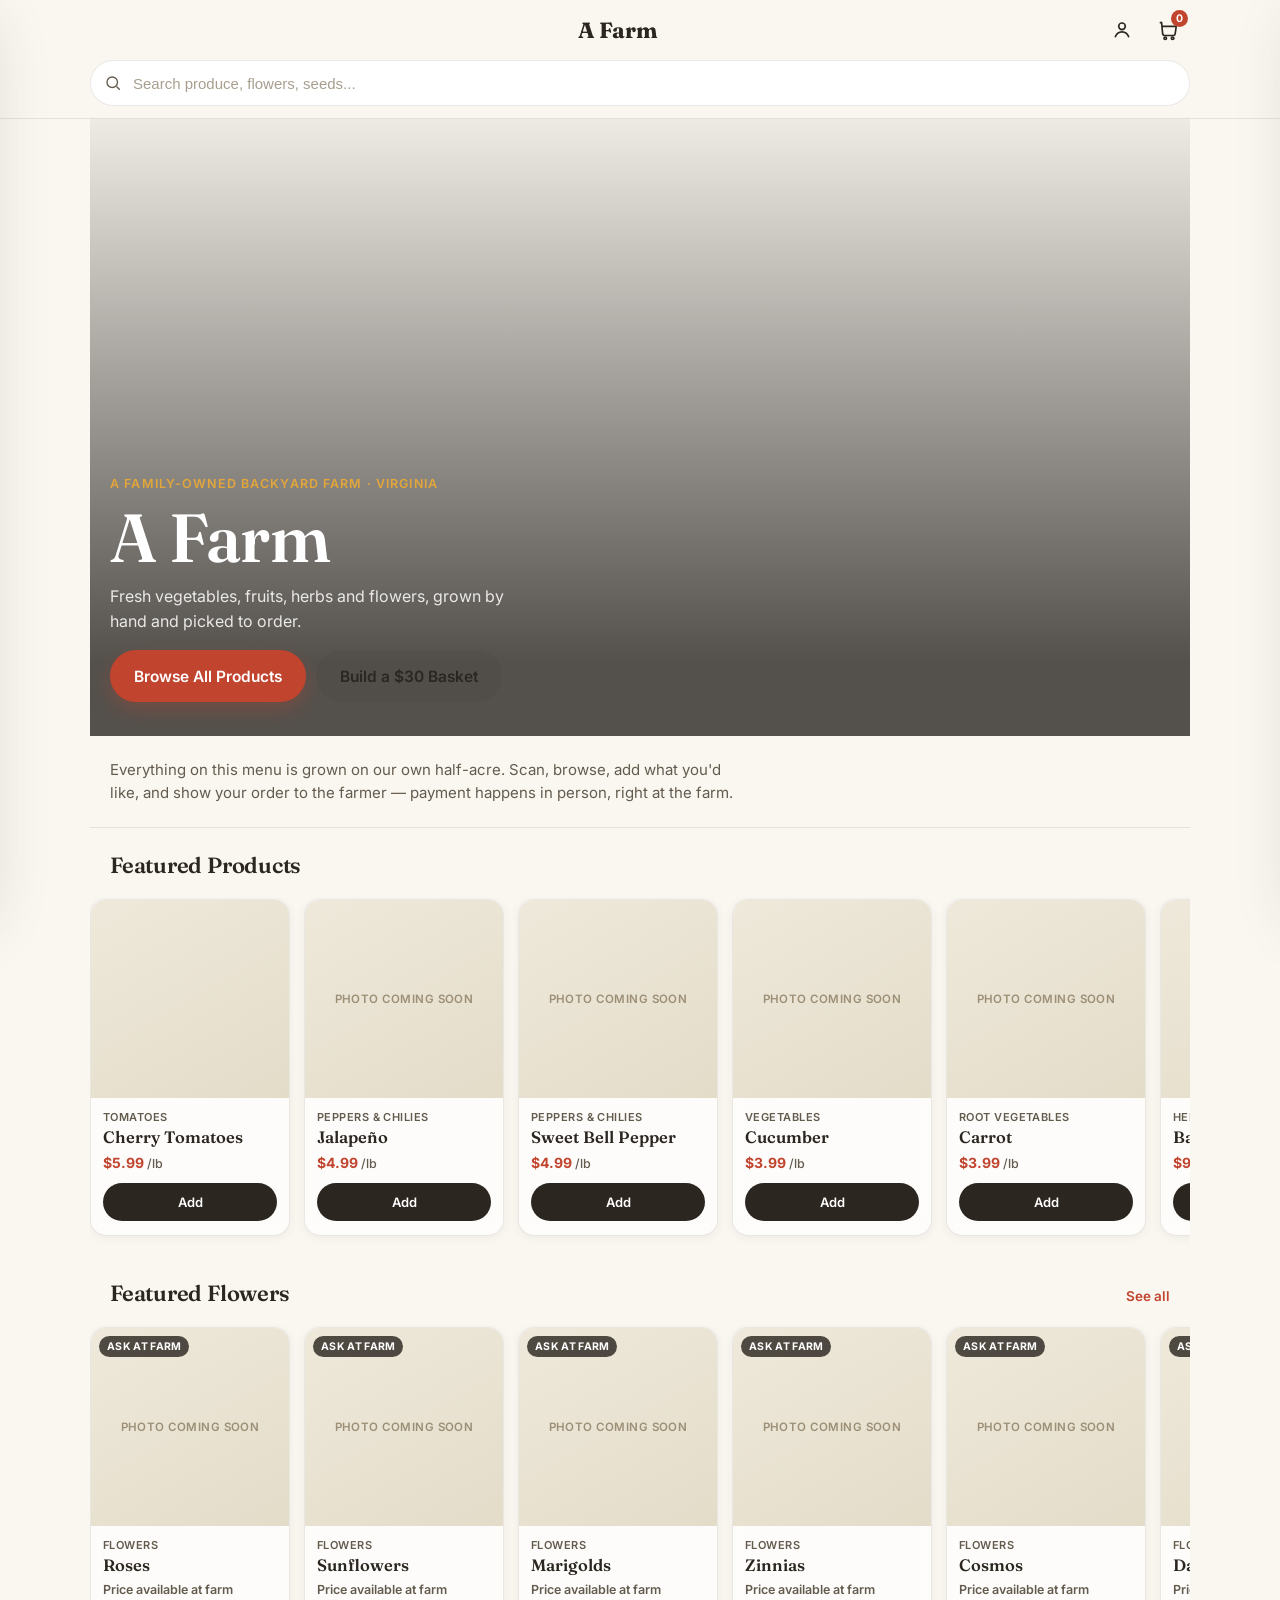
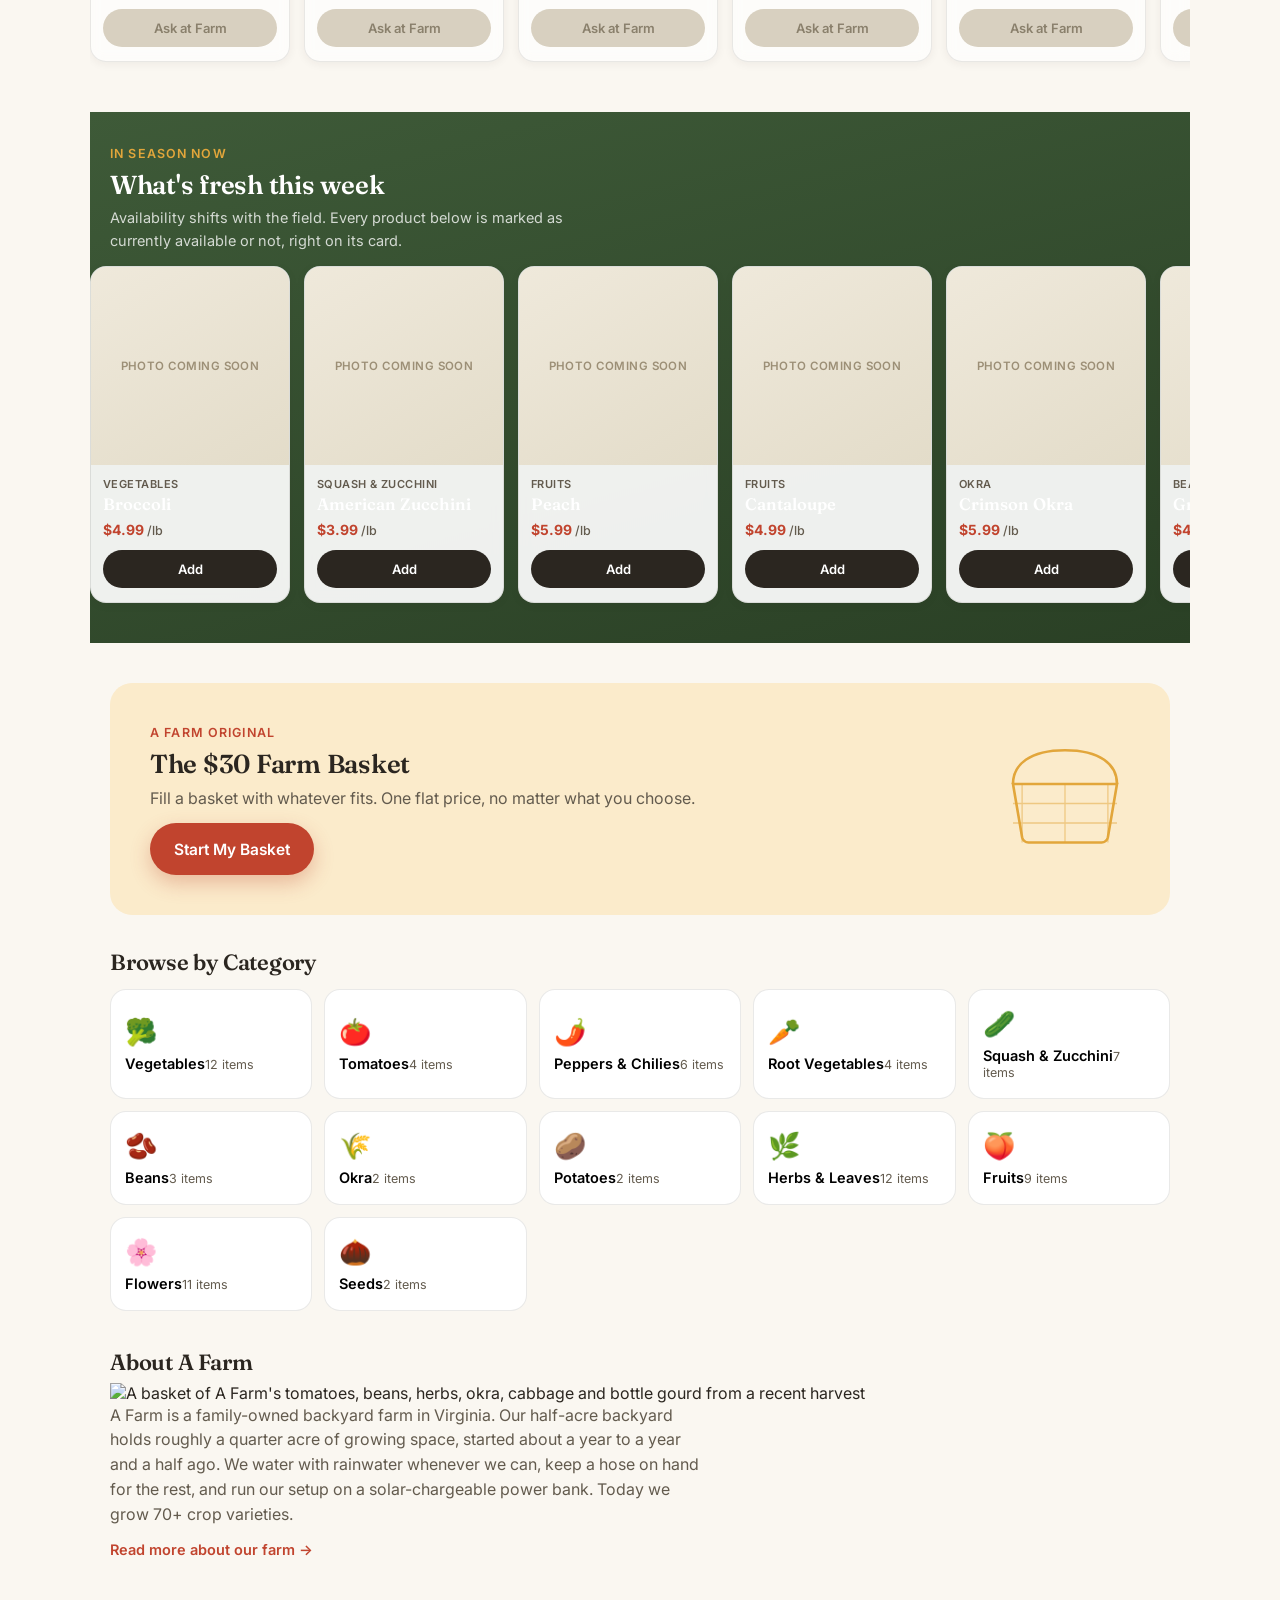
==== index.html @ ebf76e8f "Add files via upload" ====
<!DOCTYPE html>
<html lang="en">
<head>
<meta charset="UTF-8">
<meta name="viewport" content="width=device-width, initial-scale=1, maximum-scale=1, viewport-fit=cover">
<meta name="theme-color" content="#FAF7F1">
<title>A Farm — Fresh From the Field</title>
<meta name="description" content="A Farm's digital menu. Browse fresh vegetables, fruits, herbs and flowers grown at our family farm.">
<link rel="stylesheet" href="styles.css">
<script src="https://accounts.google.com/gsi/client" async defer></script>
</head>
<body>

<!-- ============ TOP HEADER ============ -->
<header class="site-header">
  <div class="header-row">
    <button class="icon-btn" id="menuBtn" aria-label="Open navigation menu" aria-expanded="false">
      <span class="bar"></span><span class="bar"></span><span class="bar"></span>
    </button>
    <a href="#home" class="wordmark" data-nav="home">A Farm</a>
    <div class="header-right">
    <button class="icon-btn" id="accountOpenBtn" aria-label="Open account" data-nav="account">
      <svg viewBox="0 0 24 24" fill="none" stroke="currentColor" stroke-width="1.8"><circle cx="12" cy="8" r="3.6"/><path d="M4.5 20c1.3-4 4-6 7.5-6s6.2 2 7.5 6"/></svg>
    </button>
    <button class="icon-btn cart-btn" id="cartOpenBtn" aria-label="Open cart">
      <svg viewBox="0 0 24 24" fill="none" stroke="currentColor" stroke-width="1.8"><path d="M3 4h2l1.2 12.4A2 2 0 0 0 8.2 18h9.6a2 2 0 0 0 2-1.8L21 8H6"/><circle cx="9" cy="21" r="1.4"/><circle cx="17" cy="21" r="1.4"/></svg>
      <span class="cart-count" id="cartCount" hidden>0</span>
    </button>
    </div>
  </div>
  <div class="search-row">
    <svg class="search-icon" viewBox="0 0 24 24" fill="none" stroke="currentColor" stroke-width="1.8"><circle cx="11" cy="11" r="7"/><path d="m21 21-4.3-4.3"/></svg>
    <input type="search" id="searchInput" placeholder="Search produce, flowers, seeds..." aria-label="Search products">
  </div>
</header>

<!-- ============ SIDE NAV DRAWER ============ -->
<div class="nav-scrim" id="navScrim"></div>
<nav class="nav-drawer" id="navDrawer" aria-label="Main navigation">
  <div class="nav-drawer-head">
    <span class="wordmark">A Farm</span>
    <button class="icon-btn" id="navCloseBtn" aria-label="Close menu">
      <svg viewBox="0 0 24 24" fill="none" stroke="currentColor" stroke-width="1.8"><path d="M6 6l12 12M18 6 6 18"/></svg>
    </button>
  </div>
  <ul class="nav-links">
    <li><a href="#home" data-nav="home">Home</a></li>
    <li><a href="#shop" data-nav="shop">Shop All</a></li>
    <li><a href="#flowers" data-nav="flowers">Flowers</a></li>
    <li><a href="#basket" data-nav="basket">$30 Basket</a></li>
    <li><a href="#cart" data-nav="cart">Cart</a></li>
    <li><a href="#account" data-nav="account">My Account &amp; Points</a></li>
    <li><a href="#about" data-nav="about">About</a></li>
  </ul>
</nav>

<main id="mainContent">

  <!-- ============ HOME VIEW ============ -->
  <section class="view" id="view-home" data-view="home">

    <div class="hero">
      <video class="hero-media" id="heroVideo" autoplay muted loop playsinline poster="media/images/harvest-table.jpg">
        <source src="media/videos/hero-harvest-reel.mp4" type="video/mp4">
      </video>
      <div class="hero-fallback" id="heroFallback">
        <div class="hero-fallback-pattern" aria-hidden="true"></div>
      </div>
      <div class="hero-overlay"></div>
      <div class="hero-content">
        <p class="eyebrow">A family-owned backyard farm · Virginia</p>
        <h1>A Farm</h1>
        <p class="hero-sub">Fresh vegetables, fruits, herbs and flowers, grown by hand and picked to order.</p>
        <div class="hero-actions">
          <a href="#shop" class="btn btn-primary" data-nav="shop">Browse All Products</a>
          <a href="#basket" class="btn btn-ghost" data-nav="basket">Build a $30 Basket</a>
        </div>
      </div>
    </div>

    <div class="intro-strip">
      <p>Everything on this menu is grown on our own half-acre. Scan, browse, add what you'd like, and show your order to the farmer &mdash; payment happens in person, right at the farm.</p>
    </div>

    <section class="rail-section">
      <div class="rail-head">
        <h2>Featured Products</h2>
      </div>
      <div class="rail" id="featuredProductsRail"></div>
    </section>

    <section class="rail-section">
      <div class="rail-head">
        <h2>Featured Flowers</h2>
        <a href="#flowers" class="rail-link" data-nav="flowers">See all</a>
      </div>
      <div class="rail" id="featuredFlowersRail"></div>
    </section>

    <section class="seasonal-band">
      <div class="seasonal-band-inner">
        <p class="eyebrow eyebrow-light">In Season Now</p>
        <h2>What's fresh this week</h2>
        <p class="seasonal-copy">Availability shifts with the field. Every product below is marked as currently available or not, right on its card.</p>
        <div class="rail rail-light" id="seasonalRail"></div>
      </div>
    </section>

    <section class="basket-feature">
      <div class="basket-feature-card">
        <div class="basket-feature-text">
          <p class="eyebrow">A Farm Original</p>
          <h2>The $30 Farm Basket</h2>
          <p>Fill a basket with whatever fits. One flat price, no matter what you choose.</p>
          <a href="#basket" class="btn btn-primary" data-nav="basket">Start My Basket</a>
        </div>
        <div class="basket-feature-visual" aria-hidden="true">
          <svg viewBox="0 0 200 160" class="basket-icon-lg">
            <path d="M20 60h160l-14 82a10 10 0 0 1-10 8H44a10 10 0 0 1-10-8L20 60Z" fill="none" stroke="currentColor" stroke-width="4"/>
            <path d="M20 60c0-30 26-52 80-52s80 22 80 52" fill="none" stroke="currentColor" stroke-width="4"/>
            <path d="M34 60v90M100 60v90M166 60v90M20 90h160M20 120h160" stroke="currentColor" stroke-width="2" opacity="0.5"/>
          </svg>
        </div>
      </div>
    </section>

    <section class="category-grid-section">
      <h2>Browse by Category</h2>
      <div class="category-grid" id="homeCategoryGrid"></div>
    </section>

    <section class="about-teaser">
      <h2>About A Farm</h2>
      <img class="about-teaser-img" src="media/images/harvest-table.jpg" alt="A basket of A Farm's tomatoes, beans, herbs, okra, cabbage and bottle gourd from a recent harvest" loading="lazy">
      <p>A Farm is a family-owned backyard farm in Virginia. Our half-acre backyard holds roughly a quarter acre of growing space, started about a year to a year and a half ago. We water with rainwater whenever we can, keep a hose on hand for the rest, and run our setup on a solar-chargeable power bank. Today we grow 70+ crop varieties.</p>
      <a href="#about" class="link-more" data-nav="about">Read more about our farm &rarr;</a>
    </section>

  </section>

  <!-- ============ SHOP VIEW ============ -->
  <section class="view" id="view-shop" data-view="shop">
    <div class="view-header">
      <h1>Shop All</h1>
      <p class="view-sub">Everything currently on the menu.</p>
    </div>
    <div class="filter-row" id="filterRow"></div>
    <div class="results-info" id="resultsInfo" hidden></div>
    <div id="shopCategories"></div>
  </section>

  <!-- ============ FLOWERS VIEW ============ -->
  <section class="view" id="view-flowers" data-view="flowers">
    <div class="view-header">
      <h1>Flowers</h1>
      <p class="view-sub">Fresh-cut and growing beauties from the farm. Pricing for individual flowers is confirmed at the farm.</p>
    </div>
    <div class="product-grid" id="flowersGrid"></div>
  </section>

  <!-- ============ BASKET VIEW ============ -->
  <section class="view" id="view-basket" data-view="basket">
    <div class="view-header">
      <h1>$30 Farm Basket</h1>
      <p class="view-sub">One flat price. Fill it with whatever fits.</p>
    </div>

    <div class="basket-panel">
      <div class="basket-price-badge">$30 <span>flat price</span></div>
      <p class="basket-explainer">Add eligible products below until your basket is full. The total stays <strong>$30</strong> no matter what you pick &mdash; it's limited by space, not by the listed per-item prices.</p>

      <div class="basket-meter" role="progressbar" aria-label="Basket space used" aria-valuemin="0" id="basketMeterWrap">
        <div class="basket-meter-fill" id="basketMeterFill"></div>
      </div>
      <div class="basket-meter-labels">
        <span id="basketSpaceUsedLabel">Space used: 0 / 10</span>
        <span id="basketSpaceRemainingLabel">Space remaining: 10</span>
      </div>
      <p class="basket-full-msg" id="basketFullMsg" hidden>Basket full! Remove something to add more.</p>

      <div class="basket-contents" id="basketContents">
        <p class="empty-note" id="basketEmptyNote">Your basket is empty. Add products below to get started.</p>
      </div>

      <button class="btn btn-primary btn-block" id="reviewBasketBtn" hidden>Review My Basket</button>
    </div>

    <h2 class="section-title">Eligible Products</h2>
    <div class="filter-row" id="basketFilterRow"></div>
    <div class="product-grid" id="basketEligibleGrid"></div>
  </section>

  <!-- ============ CART VIEW ============ -->
  <section class="view" id="view-cart" data-view="cart">
    <div class="view-header">
      <h1>Your Cart</h1>
      <p class="view-sub">Review your order, then show it to the farmer. Payment happens in person &mdash; nothing is charged here.</p>
    </div>
    <div id="cartItemsList"></div>
    <p class="empty-note" id="cartEmptyNote">Your cart is empty. Head to <a href="#shop" data-nav="shop">Shop All</a> to add something fresh.</p>

    <div class="cart-summary" id="cartSummary" hidden>
      <div class="cart-summary-row">
        <span>Estimated total</span>
        <strong id="cartTotal">$0.00</strong>
      </div>
      <p class="cart-note">Estimate only. Final pricing and weighing happens at the farm.</p>
      <div class="cart-summary-actions">
        <button class="btn btn-ghost" id="clearCartBtn">Clear Cart</button>
        <button class="btn btn-primary" id="showOrderBtn">Show My Order</button>
      </div>
    </div>
  </section>

  <!-- ============ ACCOUNT VIEW ============ -->
  <section class="view" id="view-account" data-view="account">
    <div class="view-header">
      <h1>My Account</h1>
      <p class="view-sub">Your points and order history, saved on this device. No login needed &mdash; add your name and phone if you'd like it to feel more personal.</p>
    </div>

    <div class="account-panel">
      <div class="points-badge">
        <span class="points-num" id="pointsBalance">0</span>
        <span class="points-label">points</span>
      </div>
      <p class="points-explain">Earn 1 point for every $1 you spend when you submit an order.</p>
      <p class="points-explain">Points already track on this device. Sign in with Google (optional) to keep them with you across devices instead:</p>
      <div id="googleSignInDiv" data-client-id="PASTE_YOUR_GOOGLE_OAUTH_CLIENT_ID_HERE"></div>

      <div class="reward-progress" id="rewardProgress"></div>

      <h3 class="rewards-title">Rewards</h3>
      <ul class="rewards-list" id="rewardsList"></ul>
    </div>

    <div class="account-panel">
      <h3>Your Info <span class="optional-tag">(optional)</span></h3>
      <p class="account-info-copy">Fully anonymous by default &mdash; your points already track on this device. Add your name and phone only if you want the farmer to look you up in person.</p>
      <label class="field-label" for="accountName">Name</label>
      <input type="text" id="accountName" class="field-input" placeholder="Your name" autocomplete="name">
      <label class="field-label" for="accountPhone">Phone</label>
      <input type="tel" id="accountPhone" class="field-input" placeholder="Your phone number" autocomplete="tel">
      <button class="btn btn-primary" id="saveAccountInfoBtn">Save Info</button>
    </div>

    <div class="account-panel">
      <h3>Order History</h3>
      <div id="orderHistoryList"></div>
      <p class="empty-note" id="orderHistoryEmpty">No orders submitted yet.</p>
    </div>
  </section>

  <!-- ============ PRODUCT PAGE ============ -->
  <section class="view" id="view-product" data-view="product">
    <button class="back-link" id="productBackBtn">
      <svg viewBox="0 0 24 24" fill="none" stroke="currentColor" stroke-width="1.8"><path d="m15 18-6-6 6-6"/></svg>
      Back
    </button>
    <div class="product-page-media" id="productPageMedia"></div>
    <div class="detail-body">
      <p class="detail-category" id="productPageCategory"></p>
      <h1 id="productPageName"></h1>
      <p class="detail-price" id="productPagePrice"></p>
      <p class="detail-availability" id="productPageAvailability"></p>
      <button class="btn btn-primary btn-block" id="productPageAddBtn">Add to Cart</button>
    </div>
  </section>

  <!-- ============ ABOUT VIEW ============ -->
  <section class="view" id="view-about" data-view="about">
    <div class="view-header">
      <h1>About A Farm</h1>
    </div>
    <div class="about-body">
      <p>A Farm is a family-owned backyard farm in Virginia.</p>
      <ul class="about-facts">
        <li>Our backyard is approximately half an acre in total.</li>
        <li>The farm itself occupies approximately a quarter acre of that space.</li>
        <li>We started the farm approximately one to one and a half years ago.</li>
        <li>We use rainwater whenever possible, with an outdoor hose as backup.</li>
        <li>Our setup runs on a solar-chargeable power-bank system.</li>
        <li>We currently grow 70+ crop varieties.</li>
      </ul>
      <p class="about-note">This is everything we can confirm about A Farm today. As the farm grows, this page will grow with it.</p>
    </div>
  </section>

</main>

<!-- ============ BOTTOM TAB BAR (mobile) ============ -->
<nav class="tab-bar" aria-label="Quick navigation">
  <a href="#home" class="tab-link" data-nav="home">
    <svg viewBox="0 0 24 24" fill="none" stroke="currentColor" stroke-width="1.8"><path d="m3 11 9-7 9 7"/><path d="M5 10v10a1 1 0 0 0 1 1h4v-6h4v6h4a1 1 0 0 0 1-1V10"/></svg>
    <span>Home</span>
  </a>
  <a href="#shop" class="tab-link" data-nav="shop">
    <svg viewBox="0 0 24 24" fill="none" stroke="currentColor" stroke-width="1.8"><rect x="4" y="4" width="7" height="7" rx="1.5"/><rect x="13" y="4" width="7" height="7" rx="1.5"/><rect x="4" y="13" width="7" height="7" rx="1.5"/><rect x="13" y="13" width="7" height="7" rx="1.5"/></svg>
    <span>Shop</span>
  </a>
  <a href="#basket" class="tab-link" data-nav="basket">
    <svg viewBox="0 0 24 24" fill="none" stroke="currentColor" stroke-width="1.8"><path d="M4 9h16l-1.6 10a2 2 0 0 1-2 1.7H7.6a2 2 0 0 1-2-1.7L4 9Z"/><path d="M8 9c0-3.3 1.8-6 4-6s4 2.7 4 6"/></svg>
    <span>Basket</span>
  </a>
  <a href="#cart" class="tab-link" data-nav="cart">
    <svg viewBox="0 0 24 24" fill="none" stroke="currentColor" stroke-width="1.8"><path d="M3 4h2l1.2 12.4A2 2 0 0 0 8.2 18h9.6a2 2 0 0 0 2-1.8L21 8H6"/><circle cx="9" cy="21" r="1.4"/><circle cx="17" cy="21" r="1.4"/></svg>
    <span>Cart</span>
    <span class="tab-badge" id="tabCartCount" hidden>0</span>
  </a>
  <a href="#about" class="tab-link" data-nav="about">
    <svg viewBox="0 0 24 24" fill="none" stroke="currentColor" stroke-width="1.8"><circle cx="12" cy="12" r="9"/><path d="M12 16v-5M12 8h.01"/></svg>
    <span>About</span>
  </a>
</nav>

<!-- ============ CART DRAWER ============ -->
<div class="modal-scrim" id="cartScrim"></div>
<aside class="cart-drawer" id="cartDrawer" aria-label="Cart">
  <div class="cart-drawer-head">
    <h2>Your Cart</h2>
    <button class="icon-btn" id="cartCloseBtn" aria-label="Close cart">
      <svg viewBox="0 0 24 24" fill="none" stroke="currentColor" stroke-width="1.8"><path d="M6 6l12 12M18 6 6 18"/></svg>
    </button>
  </div>
  <div class="cart-drawer-body" id="cartDrawerBody"></div>
  <div class="cart-drawer-foot">
    <div class="cart-summary-row">
      <span>Estimated total</span>
      <strong id="drawerCartTotal">$0.00</strong>
    </div>
    <a href="#cart" class="btn btn-primary btn-block" id="viewFullCartBtn" data-nav="cart">View Full Cart</a>
  </div>
</aside>

<!-- ============ ORDER SUMMARY MODAL ============ -->
<div class="modal-scrim" id="orderScrim"></div>
<div class="order-sheet" id="orderSheet" role="dialog" aria-modal="true" aria-label="Order summary">
  <div class="order-sheet-head">
    <h2>Your Order</h2>
    <button class="icon-btn" id="orderCloseBtn" aria-label="Close">
      <svg viewBox="0 0 24 24" fill="none" stroke="currentColor" stroke-width="1.8"><path d="M6 6l12 12M18 6 6 18"/></svg>
    </button>
  </div>
  <p class="order-sub">Show this screen to the farmer to check out. Payment is handled in person at the farm.</p>
  <div id="orderSummaryBody"></div>
  <p class="order-points-note" id="orderPointsNote"></p>
  <button class="btn btn-primary btn-block" id="submitOrderBtn">Submit Order &amp; Earn Points</button>
  <button class="btn btn-ghost btn-block" id="orderDoneBtn">Just Close (No Points Yet)</button>
</div>

<div class="toast" id="toast" role="status" aria-live="polite"></div>

<script src="app.js"></script>
</body>
</html>
---- styles.css ----
/* ==========================================================================
   A FARM — DIGITAL MENU
   Palette: linen bg, brick-tomato accent, muted leaf green, harvest gold
   Type: Fraunces (display) / Inter (body)
   ========================================================================== */

@import url('https://fonts.googleapis.com/css2?family=Fraunces:opsz,wght@9..144,400;9..144,500;9..144,600;9..144,700&family=Inter:wght@400;500;600;700&display=swap');

:root{
  --ink:        #2B2620;
  --ink-soft:   #635B4E;
  --linen:      #FAF7F1;
  --linen-dim:  #F1ECE1;
  --card:       #FFFFFF;
  --card-glass: rgba(255,255,255,0.66);
  --line:       rgba(43,38,32,0.10);
  --brick:      #C1442E;
  --brick-dark: #A2371F;
  --leaf:       #4B6A46;
  --leaf-dim:   #DDE6DA;
  --gold:       #E2A63B;
  --gold-dim:   #FBEBCB;
  --radius-lg:  22px;
  --radius-md:  16px;
  --radius-sm:  10px;
  --shadow-sm:  0 2px 10px rgba(43,38,32,0.06);
  --shadow-md:  0 10px 30px rgba(43,38,32,0.10);
  --shadow-lg:  0 20px 60px rgba(43,38,32,0.18);
  --header-h:   116px;
  --tabbar-h:   72px;
}

*{box-sizing:border-box;}
html{-webkit-text-size-adjust:100%;}
body{
  margin:0;
  font-family:'Inter',system-ui,-apple-system,sans-serif;
  background:var(--linen);
  color:var(--ink);
  -webkit-font-smoothing:antialiased;
  padding-bottom:calc(var(--tabbar-h) + 12px);
  overflow-x:hidden;
}
h1,h2,h3{
  font-family:'Fraunces',Georgia,serif;
  font-weight:600;
  line-height:1.08;
  margin:0 0 8px;
  letter-spacing:-0.01em;
}
p{margin:0 0 12px; color:var(--ink-soft); line-height:1.55;}
a{color:inherit; text-decoration:none;}
ul{margin:0; padding:0; list-style:none;}
button{font-family:inherit;}
img,video{max-width:100%; display:block;}

:focus-visible{
  outline:3px solid var(--brick);
  outline-offset:2px;
  border-radius:6px;
}

.eyebrow{
  font-size:12.5px;
  font-weight:600;
  letter-spacing:0.09em;
  text-transform:uppercase;
  color:var(--brick);
  margin:0 0 8px;
}
.eyebrow-light{color:var(--gold);}

/* ---------------- Buttons ---------------- */
.btn{
  display:inline-flex;
  align-items:center;
  justify-content:center;
  gap:8px;
  min-height:52px;
  padding:0 24px;
  border-radius:999px;
  font-size:15.5px;
  font-weight:600;
  border:none;
  cursor:pointer;
  transition:transform .15s ease, box-shadow .15s ease, background .15s ease;
  white-space:nowrap;
}
.btn:active{transform:scale(0.97);}
.btn-primary{background:var(--brick); color:#fff; box-shadow:0 8px 20px rgba(193,68,46,0.30);}
.btn-primary:hover{background:var(--brick-dark);}
.btn-primary:disabled{background:#CDBFAF; box-shadow:none; cursor:not-allowed;}
.btn-ghost{background:rgba(43,38,32,0.06); color:var(--ink);}
.btn-ghost:hover{background:rgba(43,38,32,0.10);}
.btn-block{width:100%;}
.btn-sm{min-height:38px; padding:0 16px; font-size:13.5px;}

.icon-btn{
  width:44px; height:44px;
  display:flex; align-items:center; justify-content:center;
  background:transparent; border:none; border-radius:999px;
  color:var(--ink); cursor:pointer; flex-shrink:0;
}
.icon-btn:hover{background:rgba(43,38,32,0.06);}
.icon-btn svg{width:22px; height:22px;}

/* ---------------- Header ---------------- */
.site-header{
  position:fixed; top:0; left:0; right:0; z-index:40;
  background:rgba(250,247,241,0.90);
  backdrop-filter:blur(14px);
  -webkit-backdrop-filter:blur(14px);
  border-bottom:1px solid var(--line);
  padding:8px 12px 12px;
}
.header-row{display:flex; align-items:center; justify-content:space-between;}
.wordmark{
  font-family:'Fraunces',serif;
  font-size:22px;
  font-weight:700;
  letter-spacing:-0.01em;
}
.cart-btn{position:relative;}
.cart-count{
  position:absolute; top:2px; right:2px;
  background:var(--brick); color:#fff;
  font-size:10.5px; font-weight:700;
  min-width:17px; height:17px; border-radius:999px;
  display:flex; align-items:center; justify-content:center;
  padding:0 3px;
}
.search-row{
  position:relative;
  margin-top:8px;
}
.search-icon{
  position:absolute; left:14px; top:50%; transform:translateY(-50%);
  width:18px; height:18px; color:var(--ink-soft); pointer-events:none;
}
#searchInput{
  width:100%;
  height:46px;
  border-radius:999px;
  border:1px solid var(--line);
  background:var(--card);
  padding:0 16px 0 42px;
  font-size:15px;
  color:var(--ink);
}
#searchInput:focus{outline:2px solid var(--brick); outline-offset:0;}
#searchInput::placeholder{color:#A79E8F;}

body{padding-top:var(--header-h);}

/* ---------------- Nav Drawer ---------------- */
.nav-scrim,.modal-scrim{
  position:fixed; inset:0; background:rgba(43,38,32,0.42);
  opacity:0; pointer-events:none; transition:opacity .25s ease; z-index:50;
}
.nav-scrim.open,.modal-scrim.open{opacity:1; pointer-events:auto;}
.nav-drawer{
  position:fixed; top:0; left:0; bottom:0; width:82%; max-width:320px;
  background:var(--card); z-index:60;
  transform:translateX(-105%); transition:transform .3s ease;
  padding:16px; overflow-y:auto;
  box-shadow:var(--shadow-lg);
}
.nav-drawer.open{transform:translateX(0);}
.nav-drawer-head{display:flex; align-items:center; justify-content:space-between; padding:8px 4px 20px;}
.nav-links li a{
  display:block; padding:16px 12px;
  font-family:'Fraunces',serif; font-size:20px; font-weight:500;
  border-bottom:1px solid var(--line);
}
.nav-links li a:hover{color:var(--brick);}

/* ---------------- Views ---------------- */
.view{display:none; padding:0 0 40px;}
.view.active{display:block; animation:fadeUp .35s ease;}
@keyframes fadeUp{from{opacity:0; transform:translateY(8px);} to{opacity:1; transform:translateY(0);}}
.view-header{padding:24px 20px 8px;}
.view-header h1{font-size:30px;}
.view-sub{max-width:520px;}
.section-title{padding:0 20px; font-size:22px; margin-top:8px;}

/* ---------------- Hero ---------------- */
.hero{
  position:relative;
  height:min(78vh, 620px);
  min-height:420px;
  overflow:hidden;
  display:flex; align-items:flex-end;
}
.hero-media{
  position:absolute; inset:0; width:100%; height:100%; object-fit:cover; z-index:0;
}
.hero-fallback{
  position:absolute; inset:0; z-index:0;
  background:
    radial-gradient(120% 90% at 15% 0%, #EFD9A8 0%, transparent 55%),
    radial-gradient(120% 90% at 85% 100%, #C9DAC0 0%, transparent 55%),
    linear-gradient(160deg, #5E7A54 0%, #3F5A3A 55%, #2C4128 100%);
}
.hero-fallback-pattern{
  position:absolute; inset:0;
  background-image: repeating-linear-gradient(115deg, rgba(255,255,255,0.05) 0 2px, transparent 2px 26px);
}
.hero-overlay{
  position:absolute; inset:0; z-index:1;
  background:linear-gradient(180deg, rgba(30,26,20,0.05) 0%, rgba(20,17,13,0.72) 88%);
}
.hero-content{position:relative; z-index:2; padding:0 20px 34px; color:#fff;}
.hero-content .eyebrow{color:var(--gold);}
.hero-content h1{
  font-size:clamp(42px,12vw,68px);
  color:#fff;
  margin-bottom:10px;
}
.hero-sub{color:rgba(255,255,255,0.86); max-width:420px; font-size:16px;}
.hero-actions{display:flex; flex-wrap:wrap; gap:10px; margin-top:16px;}

.intro-strip{
  padding:22px 20px;
  border-bottom:1px solid var(--line);
}
.intro-strip p{margin:0; font-size:15px; max-width:640px;}

/* ---------------- Rails ---------------- */
.rail-section{padding:26px 0 6px;}
.rail-head{display:flex; align-items:baseline; justify-content:space-between; padding:0 20px 12px;}
.rail-head h2{font-size:22px;}
.rail-link{font-size:13.5px; font-weight:600; color:var(--brick);}
.rail{
  display:flex; gap:14px; overflow-x:auto; padding:2px 20px 14px;
  scroll-snap-type:x proximity;
  -webkit-overflow-scrolling:touch;
}
.rail::-webkit-scrollbar{display:none;}
.rail{scrollbar-width:none;}
.rail .product-card{min-width:168px; scroll-snap-align:start;}
.rail-light .product-card{background:rgba(255,255,255,0.92);}

/* ---------------- Seasonal band ---------------- */
.seasonal-band{
  margin:30px 0;
  background:linear-gradient(165deg, #3E5A38, #2A4025);
  color:#fff;
}
.seasonal-band-inner{padding:32px 0 26px;}
.seasonal-band-inner .eyebrow-light{padding:0 20px;}
.seasonal-band-inner h2{padding:0 20px; color:#fff; font-size:26px;}
.seasonal-copy{padding:0 20px; color:rgba(255,255,255,0.78); max-width:520px; font-size:14.5px;}

/* ---------------- Basket feature (home) ---------------- */
.basket-feature{padding:10px 20px 30px;}
.basket-feature-card{
  background:var(--gold-dim);
  border-radius:var(--radius-lg);
  padding:28px 22px;
  display:flex; align-items:center; gap:18px;
  overflow:hidden;
  position:relative;
}
.basket-feature-text{flex:1;}
.basket-feature-text h2{font-size:26px;}
.basket-icon-lg{width:96px; height:auto; color:var(--gold); flex-shrink:0;}

/* ---------------- Category grid ---------------- */
.category-grid-section{padding:6px 20px 30px;}
.category-grid-section h2{font-size:22px; margin-bottom:14px;}
.category-grid{
  display:grid;
  grid-template-columns:repeat(2,1fr);
  gap:12px;
}
.category-tile{
  background:var(--card);
  border:1px solid var(--line);
  border-radius:var(--radius-md);
  padding:18px 14px;
  cursor:pointer;
  transition:box-shadow .15s ease, transform .15s ease;
  text-align:left;
}
.category-tile:hover{box-shadow:var(--shadow-sm); transform:translateY(-2px);}
.category-tile .cat-emoji{font-size:26px; display:block; margin-bottom:8px;}
.category-tile .cat-name{font-weight:600; font-size:14.5px;}
.category-tile .cat-count{font-size:12.5px; color:var(--ink-soft);}

/* ---------------- About teaser ---------------- */
.about-teaser{padding:10px 20px 36px;}
.about-teaser h2{font-size:22px;}
.about-teaser p{max-width:600px;}
.link-more{font-weight:600; color:var(--brick); font-size:14.5px;}

/* ---------------- Filters ---------------- */
.filter-row{
  display:flex; gap:8px; overflow-x:auto; padding:10px 20px 16px;
  -webkit-overflow-scrolling:touch;
}
.filter-row::-webkit-scrollbar{display:none;}
.filter-chip{
  flex-shrink:0;
  padding:10px 18px;
  border-radius:999px;
  border:1px solid var(--line);
  background:var(--card);
  font-size:14px; font-weight:600;
  color:var(--ink-soft);
  cursor:pointer;
}
.filter-chip.active{background:var(--ink); color:#fff; border-color:var(--ink);}
.results-info{padding:0 20px 10px; font-size:13.5px; color:var(--ink-soft);}

/* ---------------- Product grid & cards ---------------- */
.category-block{padding:18px 0 4px;}
.category-block-title{
  padding:0 20px 12px;
  font-size:20px;
}
.product-grid{
  display:grid;
  grid-template-columns:repeat(2,1fr);
  gap:14px;
  padding:0 20px 8px;
}
.product-card{
  background:var(--card-glass);
  backdrop-filter:blur(6px);
  border:1px solid var(--line);
  border-radius:var(--radius-md);
  overflow:hidden;
  box-shadow:var(--shadow-sm);
  display:flex; flex-direction:column;
  cursor:pointer;
  transition:transform .15s ease, box-shadow .15s ease;
}
.product-card:hover{transform:translateY(-3px); box-shadow:var(--shadow-md);}
.product-media{
  aspect-ratio:1/1;
  background:linear-gradient(150deg,#EFE9DB,#E3DCC9);
  display:flex; align-items:center; justify-content:center;
  position:relative;
  color:#A79A80;
}
.product-media img,.product-media video{width:100%; height:100%; object-fit:cover;}
.product-media .media-placeholder{
  font-size:11.5px; font-weight:600; letter-spacing:0.04em; text-transform:uppercase;
  color:#9C8F76; text-align:center; padding:0 10px;
}
.unavailable-badge{
  position:absolute; top:8px; left:8px;
  background:rgba(43,38,32,0.82); color:#fff;
  font-size:10.5px; font-weight:700; letter-spacing:0.03em;
  padding:4px 8px; border-radius:999px; text-transform:uppercase;
}
.product-info{padding:12px 12px 14px; display:flex; flex-direction:column; gap:4px; flex:1;}
.product-cat{font-size:11px; font-weight:600; color:var(--ink-soft); text-transform:uppercase; letter-spacing:0.04em;}
.product-name{font-family:'Fraunces',serif; font-size:16.5px; font-weight:600; line-height:1.18;}
.product-price{font-size:14px; font-weight:700; color:var(--brick); margin-top:2px;}
.product-price .unit{font-weight:500; color:var(--ink-soft); font-size:12.5px;}
.product-price.tbd{color:var(--ink-soft); font-weight:600; font-size:12.5px;}
.product-add{
  margin-top:8px;
  height:38px;
  border-radius:999px;
  border:none;
  background:var(--ink);
  color:#fff;
  font-size:13px;
  font-weight:600;
  cursor:pointer;
}
.product-add:hover{background:var(--brick);}
.product-add:disabled{background:#D8D0C0; color:#8A806C; cursor:not-allowed;}

/* ---------------- Detail sheet ---------------- */
.detail-sheet{
  position:fixed; left:0; right:0; bottom:0; z-index:70;
  background:var(--linen);
  border-radius:24px 24px 0 0;
  max-height:92vh;
  transform:translateY(110%);
  transition:transform .32s cubic-bezier(.2,.8,.2,1);
  overflow-y:auto;
  box-shadow:var(--shadow-lg);
}
.detail-sheet.open{transform:translateY(0);}
.detail-close{
  position:sticky; top:10px; left:10px; z-index:2;
  background:rgba(255,255,255,0.9);
  box-shadow:var(--shadow-sm);
}
.detail-media{
  margin-top:-44px;
  aspect-ratio:1/1;
  background:linear-gradient(150deg,#EFE9DB,#E3DCC9);
  display:flex; align-items:center; justify-content:center;
  color:#9C8F76; font-weight:600; font-size:13px; text-transform:uppercase; letter-spacing:0.04em;
}
.detail-media img,.detail-media video{width:100%; height:100%; object-fit:cover;}
.detail-body{padding:20px 20px 32px;}
.detail-category{font-size:12px; font-weight:700; text-transform:uppercase; letter-spacing:0.05em; color:var(--brick);}
.detail-body h2{font-size:28px; margin-top:4px;}
.detail-price{font-size:19px; font-weight:700; color:var(--ink);}
.detail-availability{font-size:13.5px; font-weight:600;}
.detail-body .btn{margin-top:16px;}

/* ---------------- Cart drawer ---------------- */
.cart-drawer{
  position:fixed; top:0; right:0; bottom:0; width:92%; max-width:400px;
  background:var(--linen); z-index:70;
  transform:translateX(105%); transition:transform .3s ease;
  display:flex; flex-direction:column;
  box-shadow:var(--shadow-lg);
}
.cart-drawer.open{transform:translateX(0);}
.cart-drawer-head{
  display:flex; align-items:center; justify-content:space-between;
  padding:16px 16px 12px; border-bottom:1px solid var(--line);
}
.cart-drawer-body{flex:1; overflow-y:auto; padding:8px 16px;}
.cart-drawer-foot{padding:14px 16px 20px; border-top:1px solid var(--line); background:var(--linen);}

.cart-line{
  display:flex; gap:12px; align-items:center;
  padding:14px 0; border-bottom:1px solid var(--line);
}
.cart-line-media{
  width:60px; height:60px; border-radius:var(--radius-sm); flex-shrink:0;
  background:linear-gradient(150deg,#EFE9DB,#E3DCC9);
  display:flex; align-items:center; justify-content:center; overflow:hidden;
}
.cart-line-media img{width:100%; height:100%; object-fit:cover;}
.cart-line-info{flex:1; min-width:0;}
.cart-line-name{font-weight:600; font-size:14.5px;}
.cart-line-price{font-size:13px; color:var(--ink-soft);}
.qty-stepper{display:flex; align-items:center; gap:8px;}
.qty-btn{
  width:30px; height:30px; border-radius:999px; border:1px solid var(--line);
  background:#fff; font-size:16px; font-weight:700; cursor:pointer; color:var(--ink);
  display:flex; align-items:center; justify-content:center;
}
.qty-val{min-width:20px; text-align:center; font-weight:600; font-size:14px;}
.remove-line{
  background:none; border:none; color:var(--ink-soft); font-size:12.5px; font-weight:600;
  cursor:pointer; text-decoration:underline; padding:0; margin-top:4px;
}

.cart-summary{padding:16px 20px 8px;}
.cart-summary-row{display:flex; align-items:center; justify-content:space-between; font-size:16px; padding:6px 0;}
.cart-summary-row strong{font-size:20px;}
.cart-note{font-size:12.5px;}
.cart-summary-actions{display:flex; gap:10px; margin-top:8px;}
.cart-summary-actions .btn{flex:1;}

.empty-note{padding:8px 20px 20px; color:var(--ink-soft);}
.empty-note a{color:var(--brick); font-weight:600; text-decoration:underline;}

/* ---------------- Basket page ---------------- */
.basket-panel{
  margin:6px 20px 20px;
  background:var(--card);
  border:1px solid var(--line);
  border-radius:var(--radius-lg);
  padding:22px 20px;
  box-shadow:var(--shadow-sm);
}
.basket-price-badge{
  display:inline-flex; align-items:baseline; gap:6px;
  background:var(--gold-dim); color:var(--brick-dark);
  font-family:'Fraunces',serif; font-weight:700; font-size:24px;
  padding:8px 16px; border-radius:999px; margin-bottom:12px;
}
.basket-price-badge span{font-size:12px; font-weight:600; color:var(--ink-soft); font-family:'Inter',sans-serif;}

.basket-price-label{font-size:13px; font-weight:700; text-transform:uppercase; letter-spacing:0.04em; color:var(--ink-soft); margin-bottom:8px;}
.basket-price-picker{display:flex; align-items:center; gap:14px; margin-bottom:10px;}
.qty-btn-lg{width:44px; height:44px; font-size:20px;}
.basket-price-input-wrap{
  display:flex; align-items:center; gap:2px;
  background:var(--gold-dim); border-radius:var(--radius-md);
  padding:8px 16px; flex:1; justify-content:center;
}
.basket-price-dollar{font-family:'Fraunces',serif; font-size:26px; font-weight:700; color:var(--brick-dark);}
.basket-price-input{
  font-family:'Fraunces',serif; font-size:26px; font-weight:700; color:var(--brick-dark);
  background:transparent; border:none; width:90px; text-align:center;
}
.basket-price-input:focus{outline:none;}
.basket-capacity-note{font-size:13.5px; font-weight:600; color:var(--leaf);}
.basket-explainer{font-size:14px;}
.basket-meter{
  height:16px; border-radius:999px; background:var(--linen-dim);
  border:1px solid var(--line); overflow:hidden; margin-top:10px;
}
.basket-meter-fill{
  height:100%; width:0%; border-radius:999px;
  background:linear-gradient(90deg, var(--leaf), var(--gold));
  transition:width .3s ease;
}
.basket-meter-labels{display:flex; justify-content:space-between; font-size:12.5px; font-weight:600; color:var(--ink-soft); margin-top:6px;}
.basket-full-msg{
  margin-top:10px; background:#FBE4DC; color:var(--brick-dark);
  font-size:13.5px; font-weight:600; padding:10px 12px; border-radius:var(--radius-sm);
}
.basket-contents{margin-top:16px;}
.basket-line{
  display:flex; align-items:center; justify-content:space-between; gap:10px;
  padding:10px 0; border-bottom:1px solid var(--line);
}
.basket-line-name{font-weight:600; font-size:14.5px;}
.basket-line-space{font-size:12px; color:var(--ink-soft);}
.basket-line-remove{
  background:none; border:none; color:var(--brick); font-size:13px; font-weight:600;
  cursor:pointer;
}
#reviewBasketBtn{margin-top:16px;}

/* ---------------- Order sheet ---------------- */
.order-sheet{
  position:fixed; left:50%; top:50%; z-index:80; width:92%; max-width:440px;
  background:var(--linen); border-radius:var(--radius-lg);
  transform:translate(-50%,-50%) scale(0.92); opacity:0; pointer-events:none;
  transition:transform .25s ease, opacity .25s ease;
  max-height:84vh; overflow-y:auto; padding:22px 20px 24px;
  box-shadow:var(--shadow-lg);
}
.order-sheet.open{transform:translate(-50%,-50%) scale(1); opacity:1; pointer-events:auto;}
.order-sheet-head{display:flex; align-items:center; justify-content:space-between;}
.order-sheet-head h2{font-size:22px; margin:0;}
.order-sub{font-size:13.5px; margin-bottom:12px;}
.order-line{display:flex; justify-content:space-between; padding:8px 0; border-bottom:1px solid var(--line); font-size:14.5px;}
.order-line-name{font-weight:600;}
.order-points-note{font-size:13.5px; font-weight:600; color:var(--leaf); margin-top:10px;}
#submitOrderBtn{margin-top:6px;}
#orderDoneBtn{margin-top:8px;}

/* ---------------- Account view ---------------- */
.account-panel{
  margin:16px 20px;
  background:var(--card);
  border:1px solid var(--line);
  border-radius:var(--radius-lg);
  padding:22px 20px;
  box-shadow:var(--shadow-sm);
}
.account-panel h3{font-size:18px; margin-bottom:10px;}
.optional-tag{font-family:'Inter',sans-serif; font-size:12px; font-weight:600; color:var(--ink-soft);}
.points-badge{display:flex; align-items:baseline; gap:8px;}
.points-num{font-family:'Fraunces',serif; font-size:44px; font-weight:700; color:var(--brick);}
.points-label{font-size:15px; font-weight:600; color:var(--ink-soft);}
.points-explain{font-size:13.5px; margin-top:4px;}
.reward-progress{margin:14px 0 18px;}
.reward-progress-bar{
  height:12px; border-radius:999px; background:var(--linen-dim);
  border:1px solid var(--line); overflow:hidden;
}
.reward-progress-fill{height:100%; background:linear-gradient(90deg, var(--leaf), var(--gold)); border-radius:999px; transition:width .3s ease;}
.reward-progress-label{font-size:12.5px; font-weight:600; color:var(--ink-soft); margin-top:6px;}
.rewards-title{font-size:16px; margin-top:4px;}
.rewards-list{display:flex; flex-direction:column; gap:8px;}
.reward-item{
  display:flex; align-items:center; justify-content:space-between;
  padding:12px 14px; border-radius:var(--radius-sm); border:1px solid var(--line);
  font-size:14px; font-weight:600;
}
.reward-item.unlocked{background:var(--leaf-dim); color:var(--leaf); border-color:transparent;}
.reward-item.locked{color:var(--ink-soft);}
.reward-item .reward-points{font-size:12.5px; font-weight:700; padding:3px 9px; border-radius:999px; background:rgba(43,38,32,0.08);}
.field-label{display:block; font-size:13px; font-weight:600; margin:12px 0 6px;}
.field-input{
  width:100%; height:46px; border-radius:var(--radius-sm); border:1px solid var(--line);
  background:var(--linen); padding:0 14px; font-size:15px; color:var(--ink); font-family:'Inter',sans-serif;
}
.account-info-copy{font-size:13.5px;}
#saveAccountInfoBtn{margin-top:16px;}
.order-history-line{
  padding:12px 0; border-bottom:1px solid var(--line);
  display:flex; justify-content:space-between; align-items:flex-start; gap:10px;
}
.order-history-date{font-size:12.5px; color:var(--ink-soft); font-weight:600;}
.order-history-items{font-size:13.5px; margin-top:2px;}
.order-history-total{font-weight:700; white-space:nowrap;}

.header-right{display:flex; align-items:center; gap:2px;}

/* ---------------- Tab bar ---------------- */
.tab-bar{
  position:fixed; bottom:0; left:0; right:0; z-index:40;
  background:rgba(250,247,241,0.94);
  backdrop-filter:blur(14px); -webkit-backdrop-filter:blur(14px);
  border-top:1px solid var(--line);
  display:flex;
  padding-bottom:env(safe-area-inset-bottom);
  height:var(--tabbar-h);
}
.tab-link{
  flex:1; display:flex; flex-direction:column; align-items:center; justify-content:center;
  gap:3px; font-size:10.5px; font-weight:600; color:var(--ink-soft);
  position:relative;
}
.tab-link svg{width:22px; height:22px;}
.tab-link.active{color:var(--brick);}
.tab-badge{
  position:absolute; top:2px; right:22%;
  background:var(--brick); color:#fff; font-size:9px; font-weight:700;
  min-width:15px; height:15px; border-radius:999px;
  display:flex; align-items:center; justify-content:center;
}

/* ---------------- Toast ---------------- */
.toast{
  position:fixed; left:50%; bottom:calc(var(--tabbar-h) + 18px); z-index:90;
  transform:translate(-50%,20px); opacity:0; pointer-events:none;
  background:var(--ink); color:#fff; font-size:14px; font-weight:600;
  padding:12px 20px; border-radius:999px; box-shadow:var(--shadow-md);
  transition:transform .25s ease, opacity .25s ease;
  white-space:nowrap;
}
.toast.show{transform:translate(-50%,0); opacity:1;}

/* ---------------- Responsive: tablet / desktop ---------------- */
@media (min-width:640px){
  .product-grid,.category-grid{grid-template-columns:repeat(3,1fr);}
}
@media (min-width:900px){
  body{padding-bottom:0;}
  .tab-bar{display:none;}
  .header-row{max-width:1100px; margin:0 auto;}
  .search-row{max-width:1100px; margin:8px auto 0;}
  main{max-width:1100px; margin:0 auto;}
  .product-grid,.category-grid{grid-template-columns:repeat(4,1fr);}
  .rail .product-card{min-width:200px;}
  .basket-feature-card{padding:40px;}
  .basket-icon-lg{width:130px;}
}
@media (min-width:1200px){
  .product-grid,.category-grid{grid-template-columns:repeat(5,1fr);}
}

/* ---------------- Reduced motion ---------------- */
@media (prefers-reduced-motion:reduce){
  *{animation-duration:0.001ms !important; transition-duration:0.001ms !important;}
}
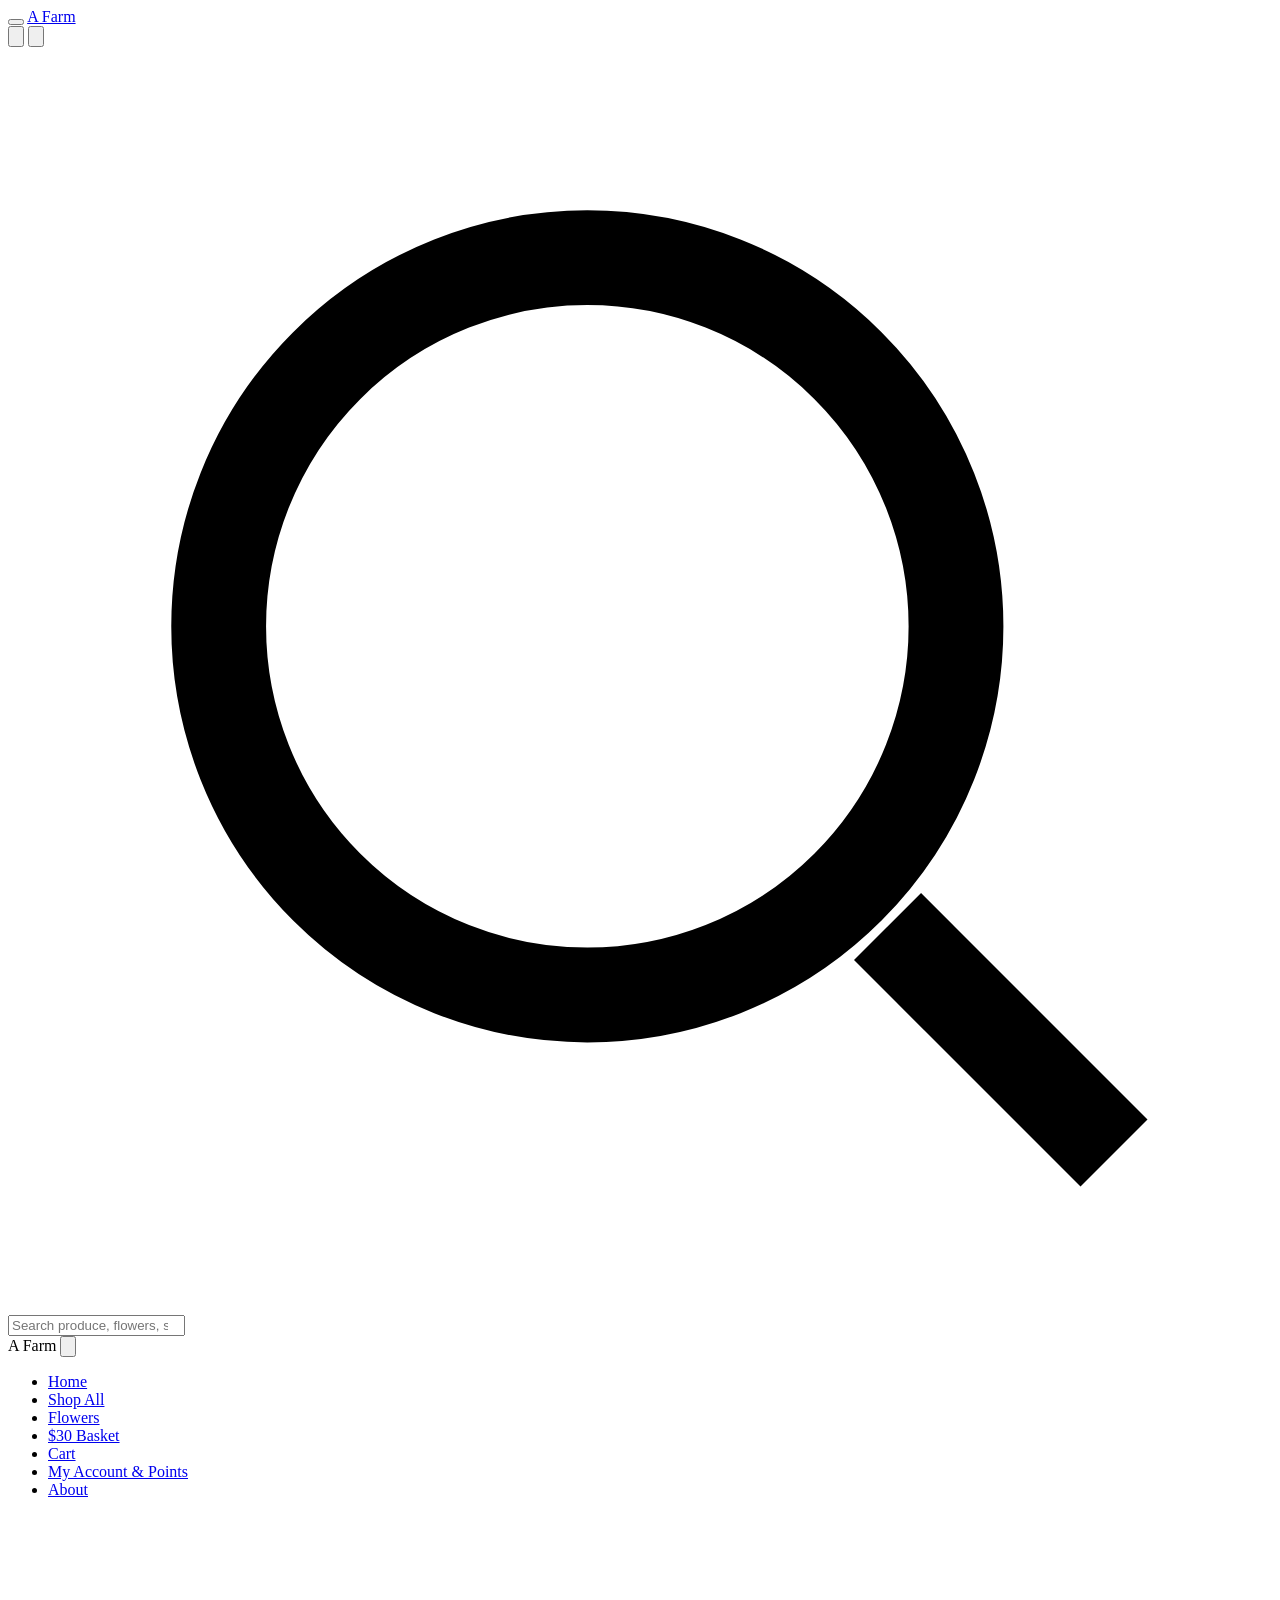
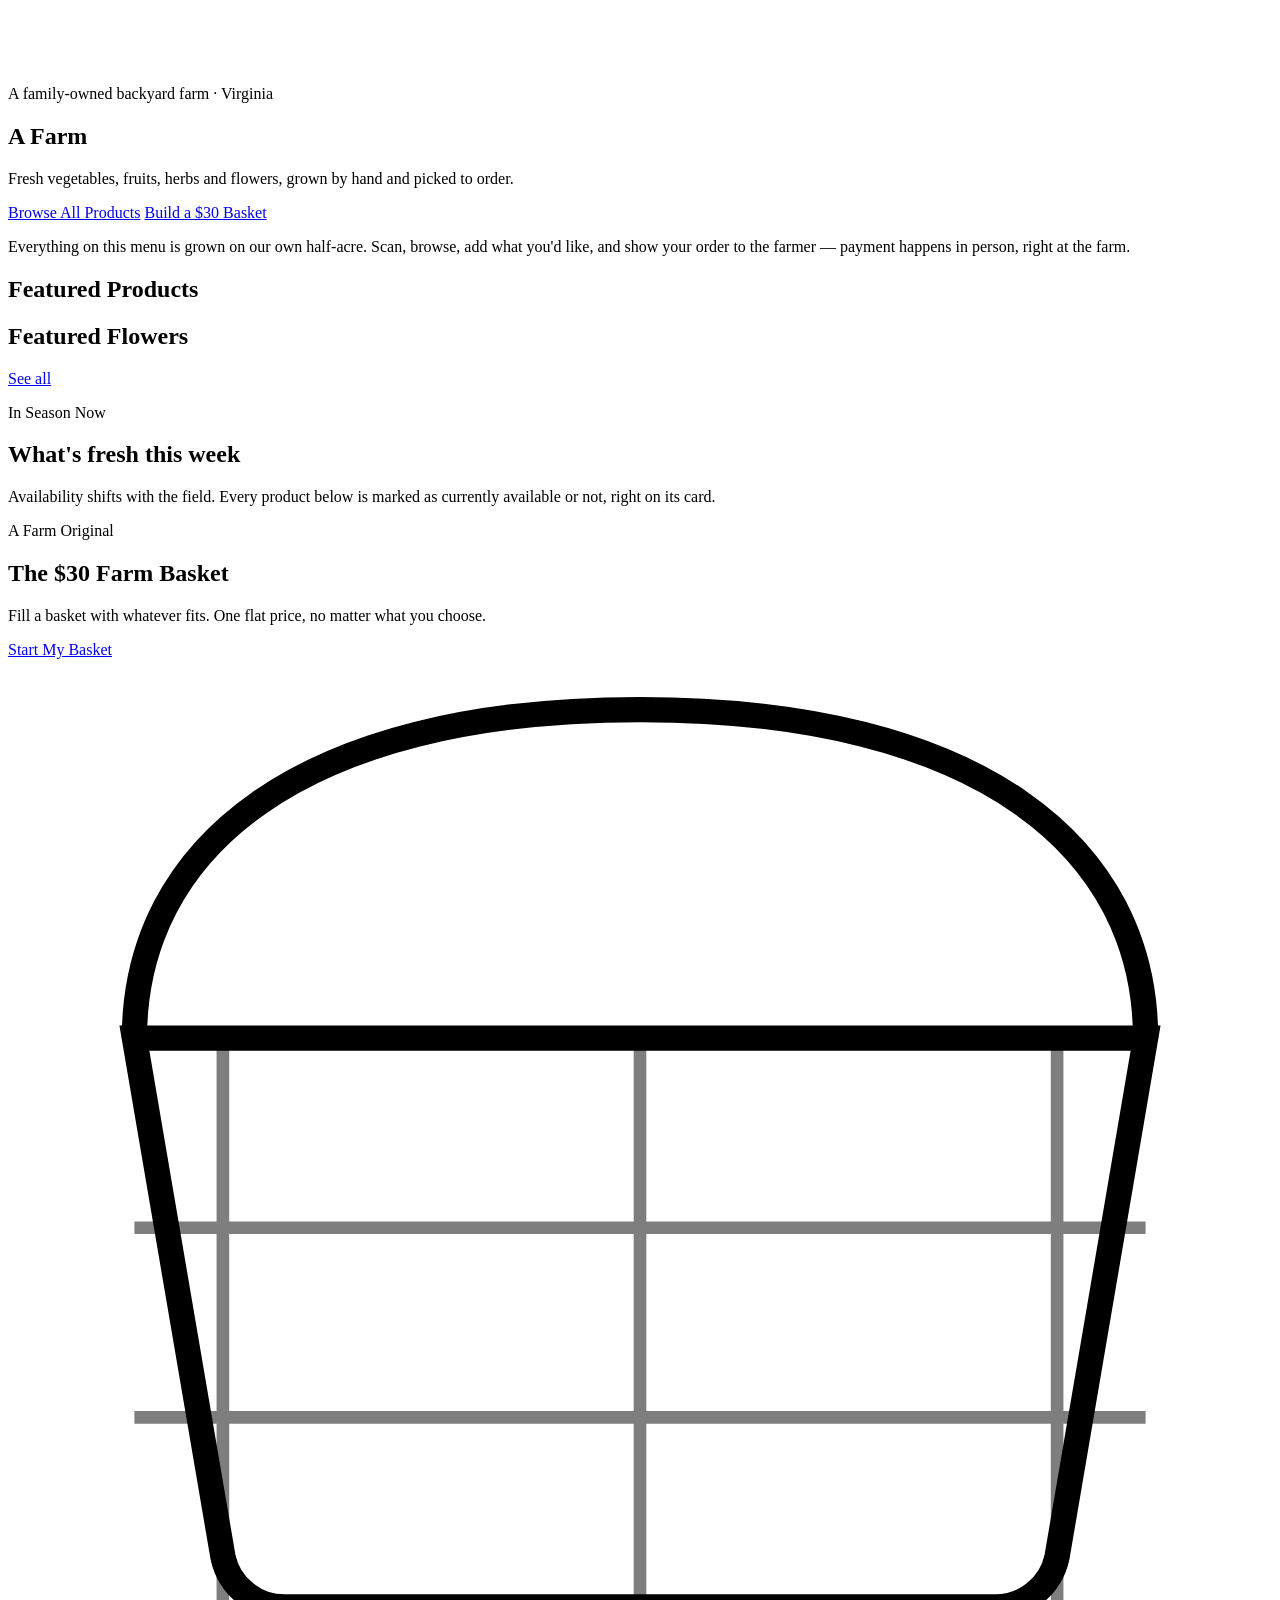
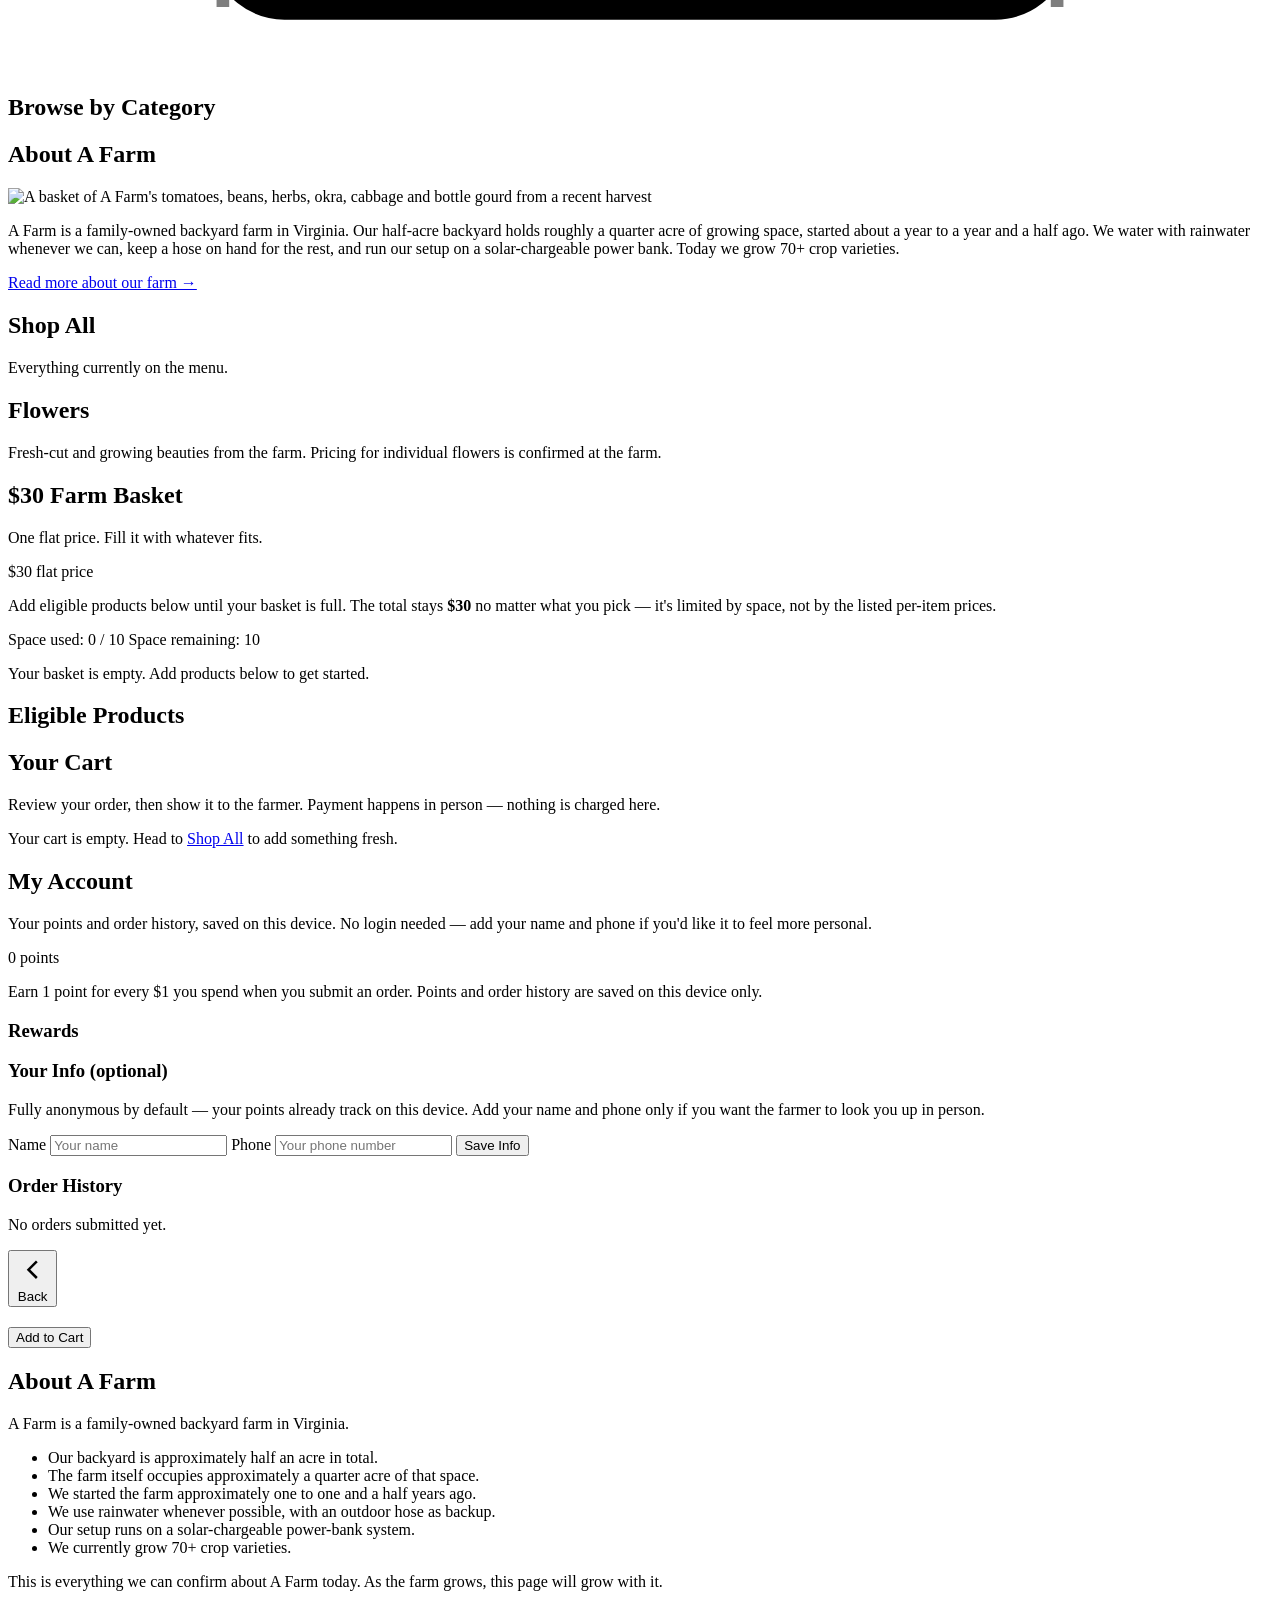
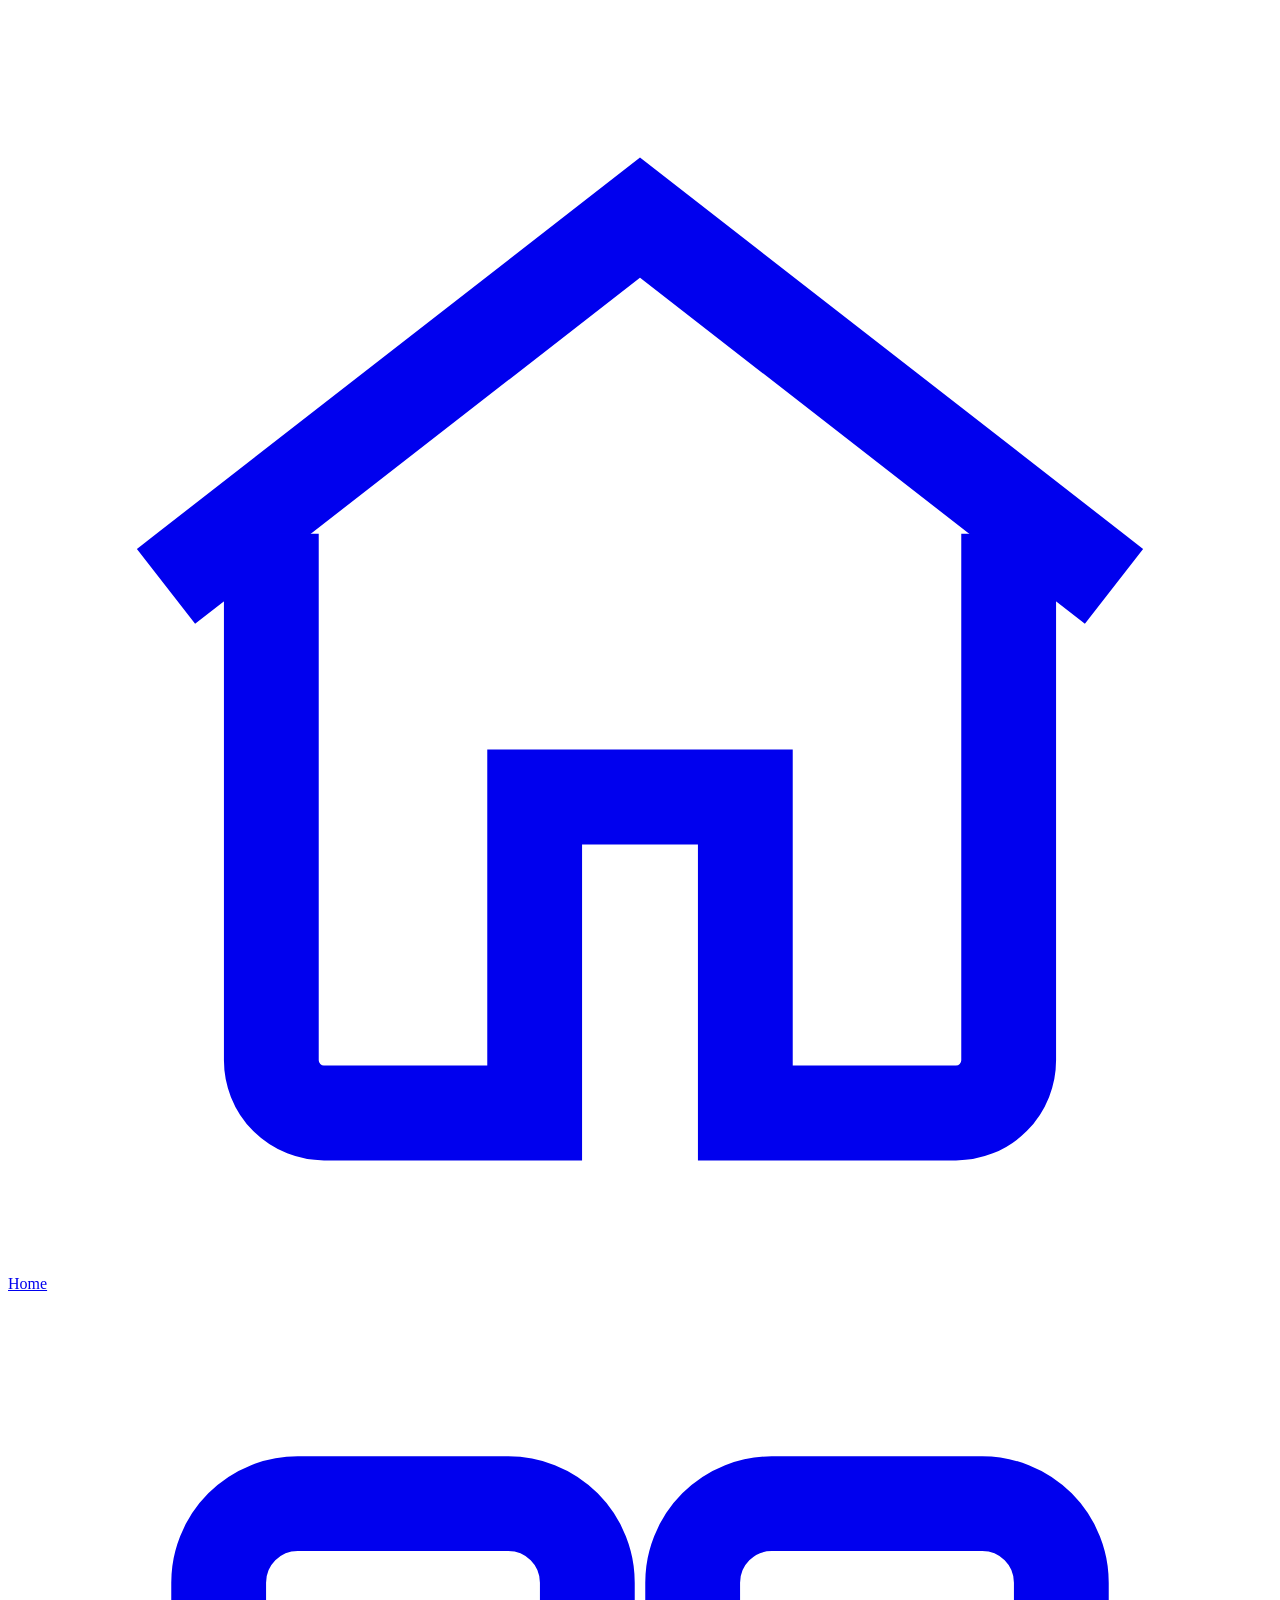
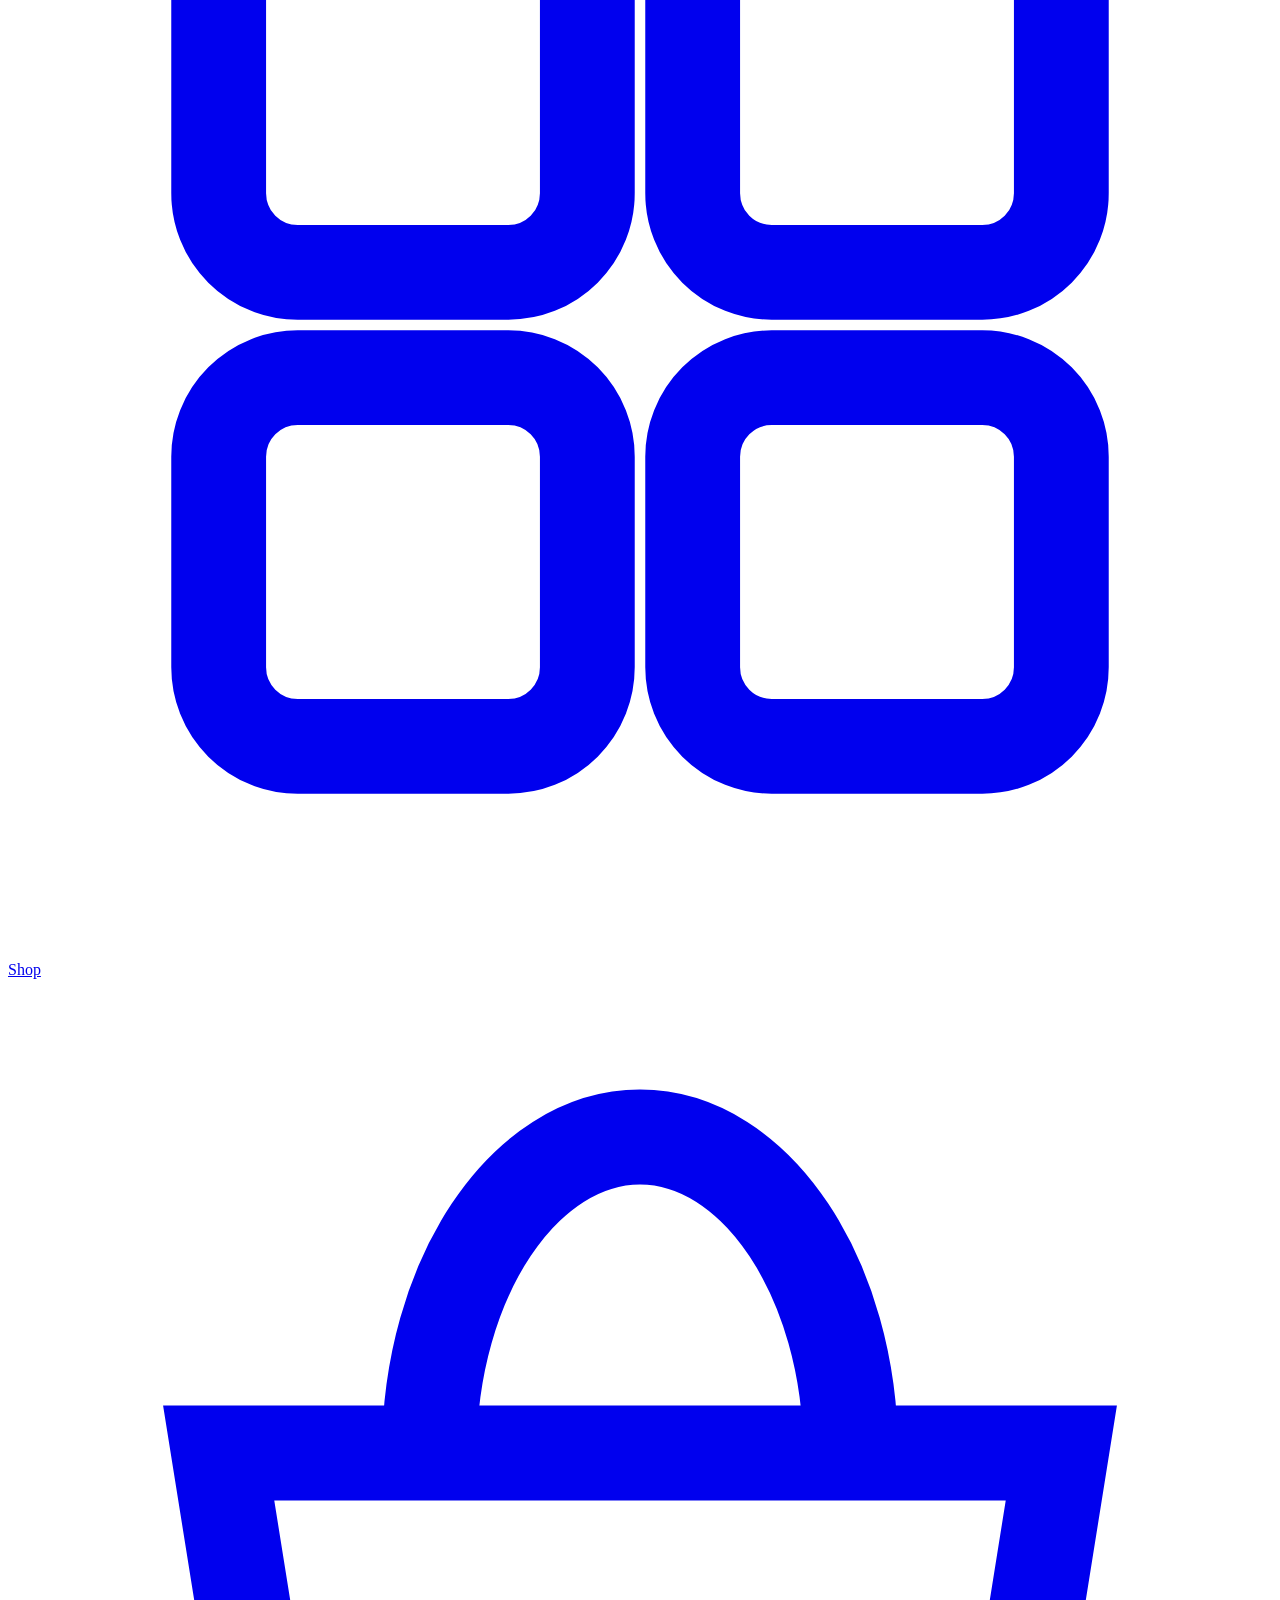
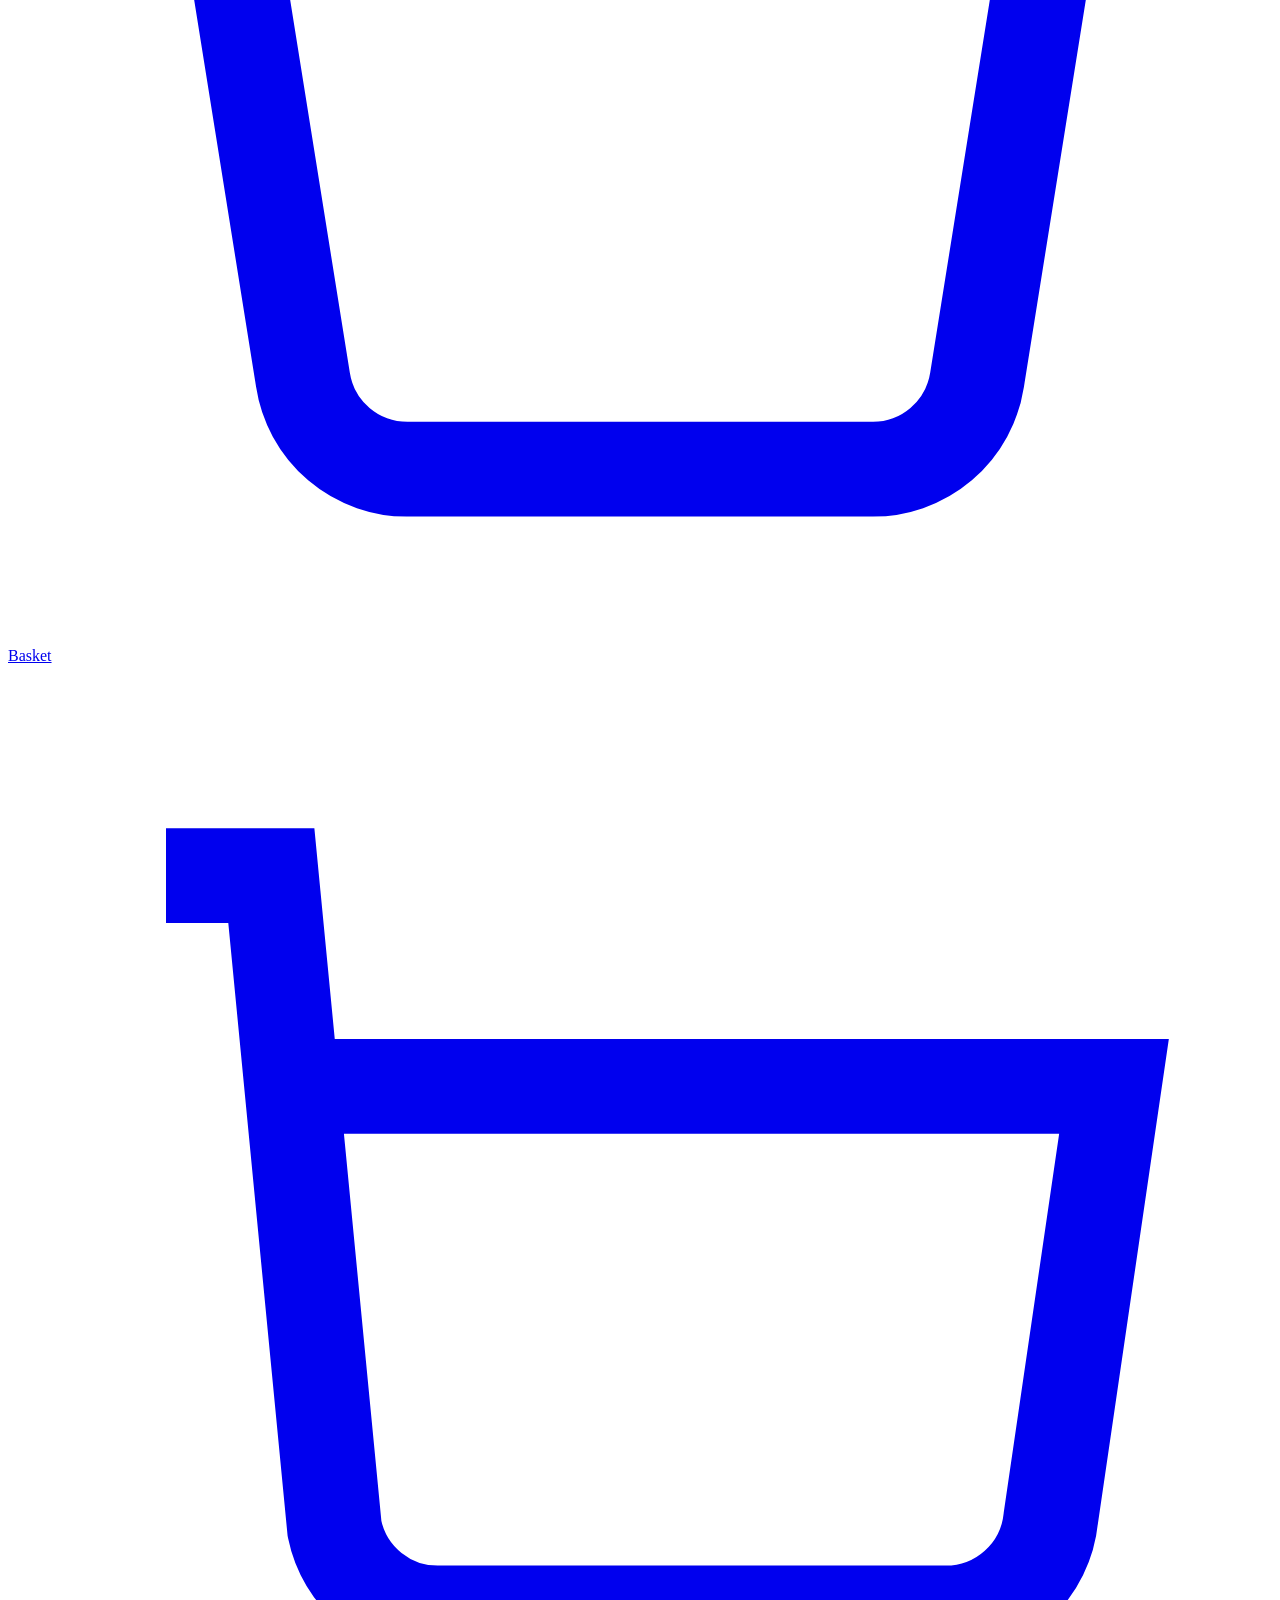
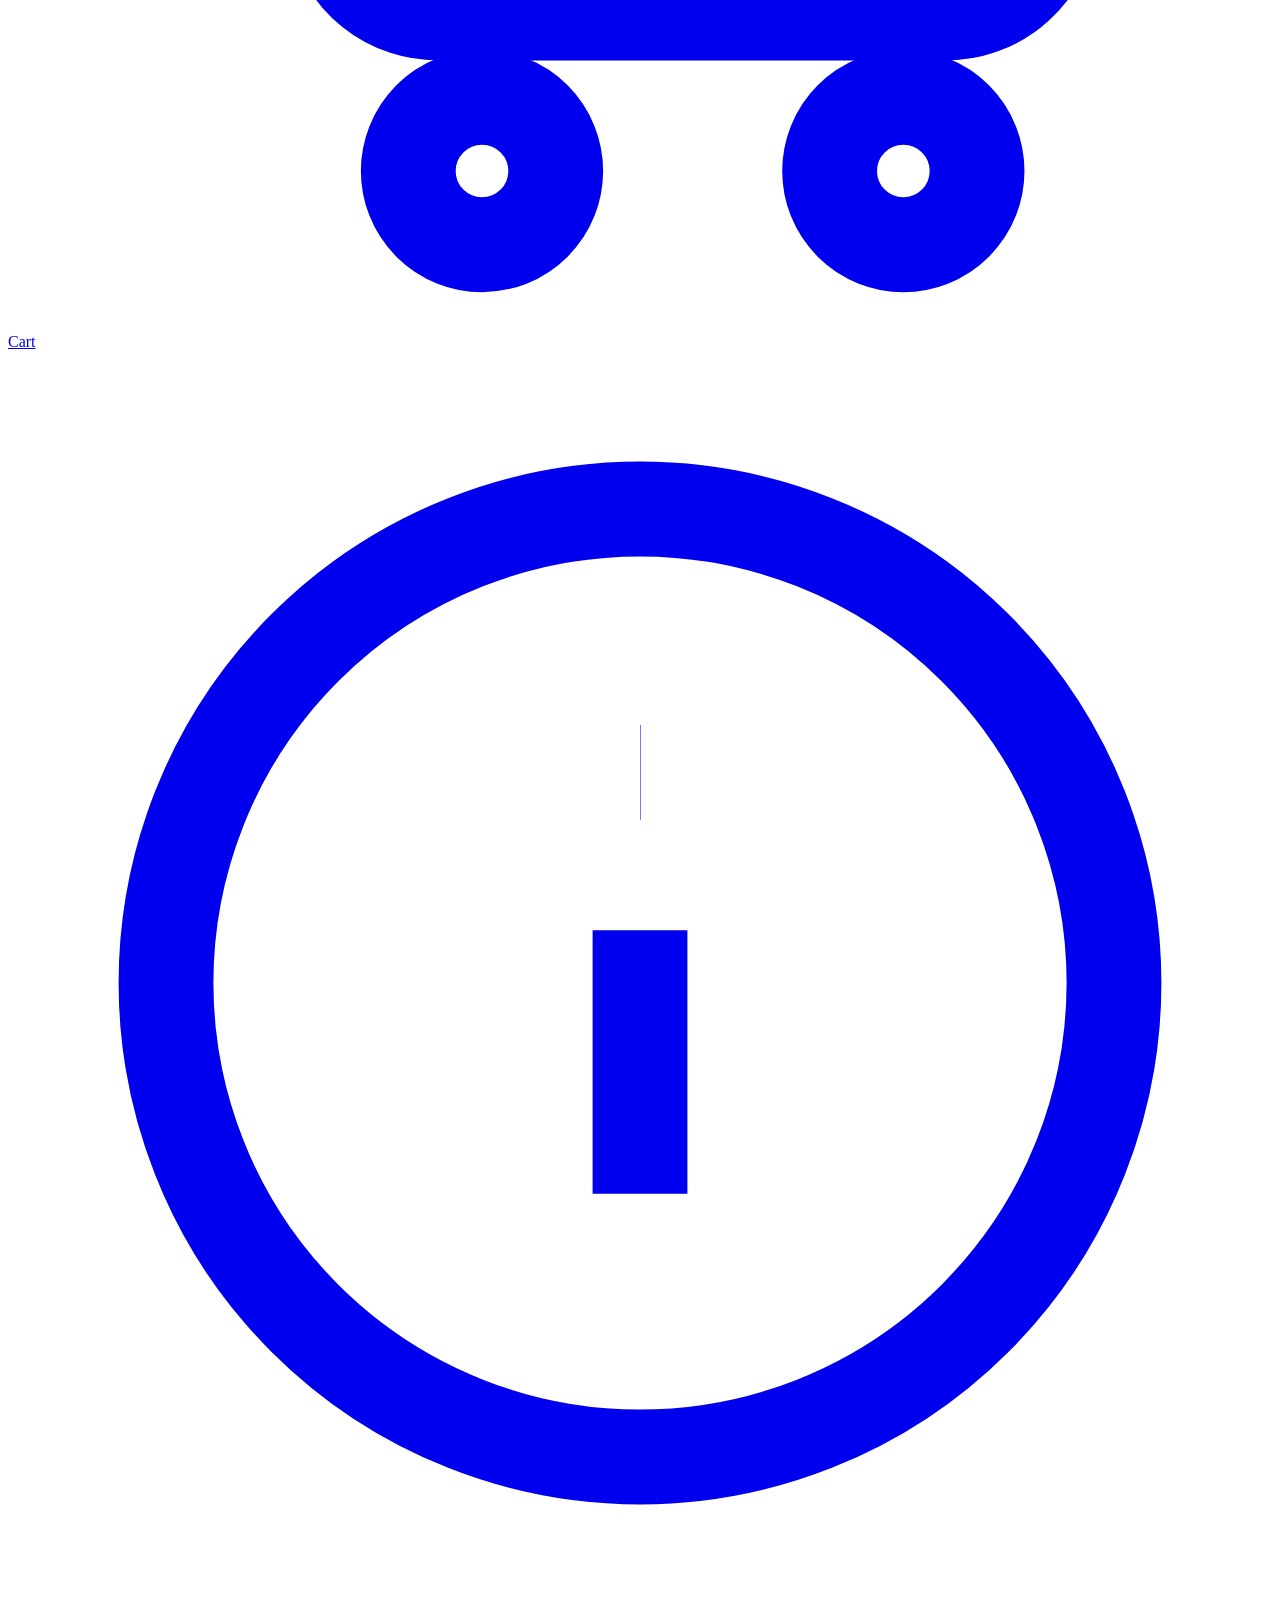
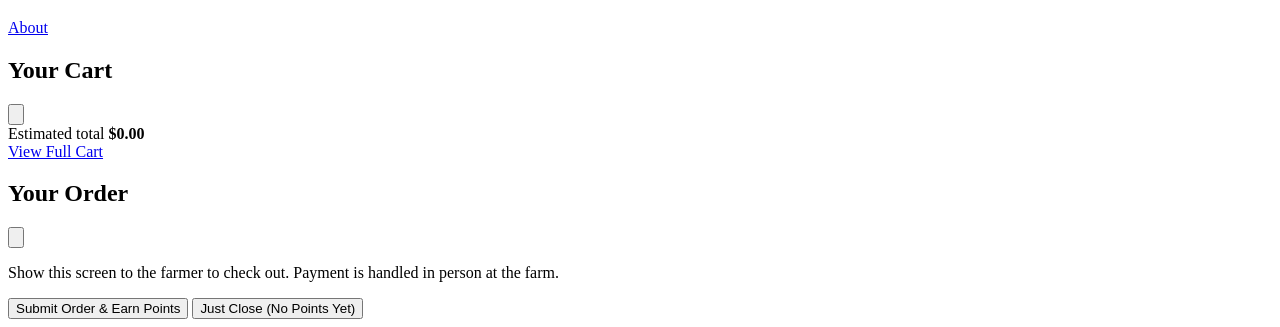
==== commit 7315fc63: "Add files via upload" ====
--- a/index.html
+++ b/index.html
@@ -7,7 +7,6 @@
 <title>A Farm — Fresh From the Field</title>
 <meta name="description" content="A Farm's digital menu. Browse fresh vegetables, fruits, herbs and flowers grown at our family farm.">
 <link rel="stylesheet" href="styles.css">
-<script src="https://accounts.google.com/gsi/client" async defer></script>
 </head>
 <body>
 
@@ -224,9 +223,7 @@
         <span class="points-num" id="pointsBalance">0</span>
         <span class="points-label">points</span>
       </div>
-      <p class="points-explain">Earn 1 point for every $1 you spend when you submit an order.</p>
-      <p class="points-explain">Points already track on this device. Sign in with Google (optional) to keep them with you across devices instead:</p>
-      <div id="googleSignInDiv" data-client-id="PASTE_YOUR_GOOGLE_OAUTH_CLIENT_ID_HERE"></div>
+      <p class="points-explain">Earn 1 point for every $1 you spend when you submit an order. Points and order history are saved on this device only.</p>
 
       <div class="reward-progress" id="rewardProgress"></div>
 
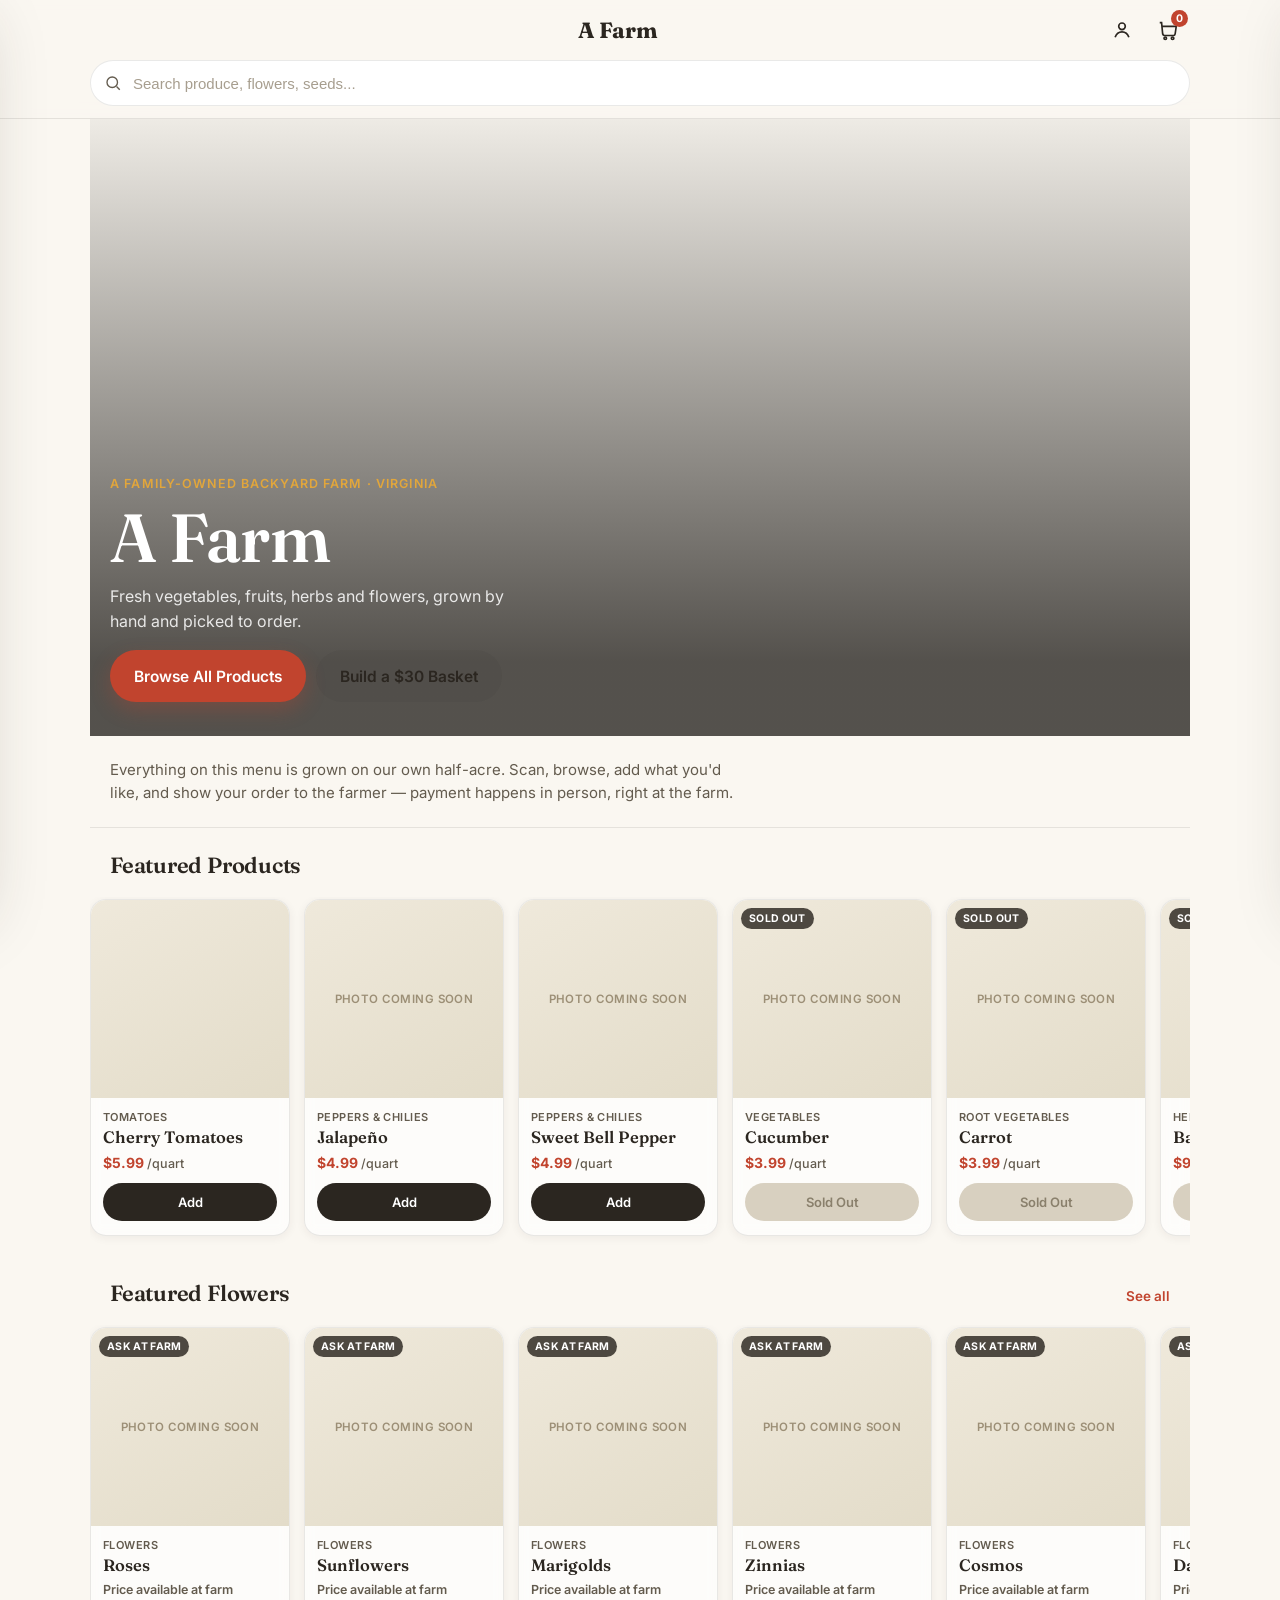
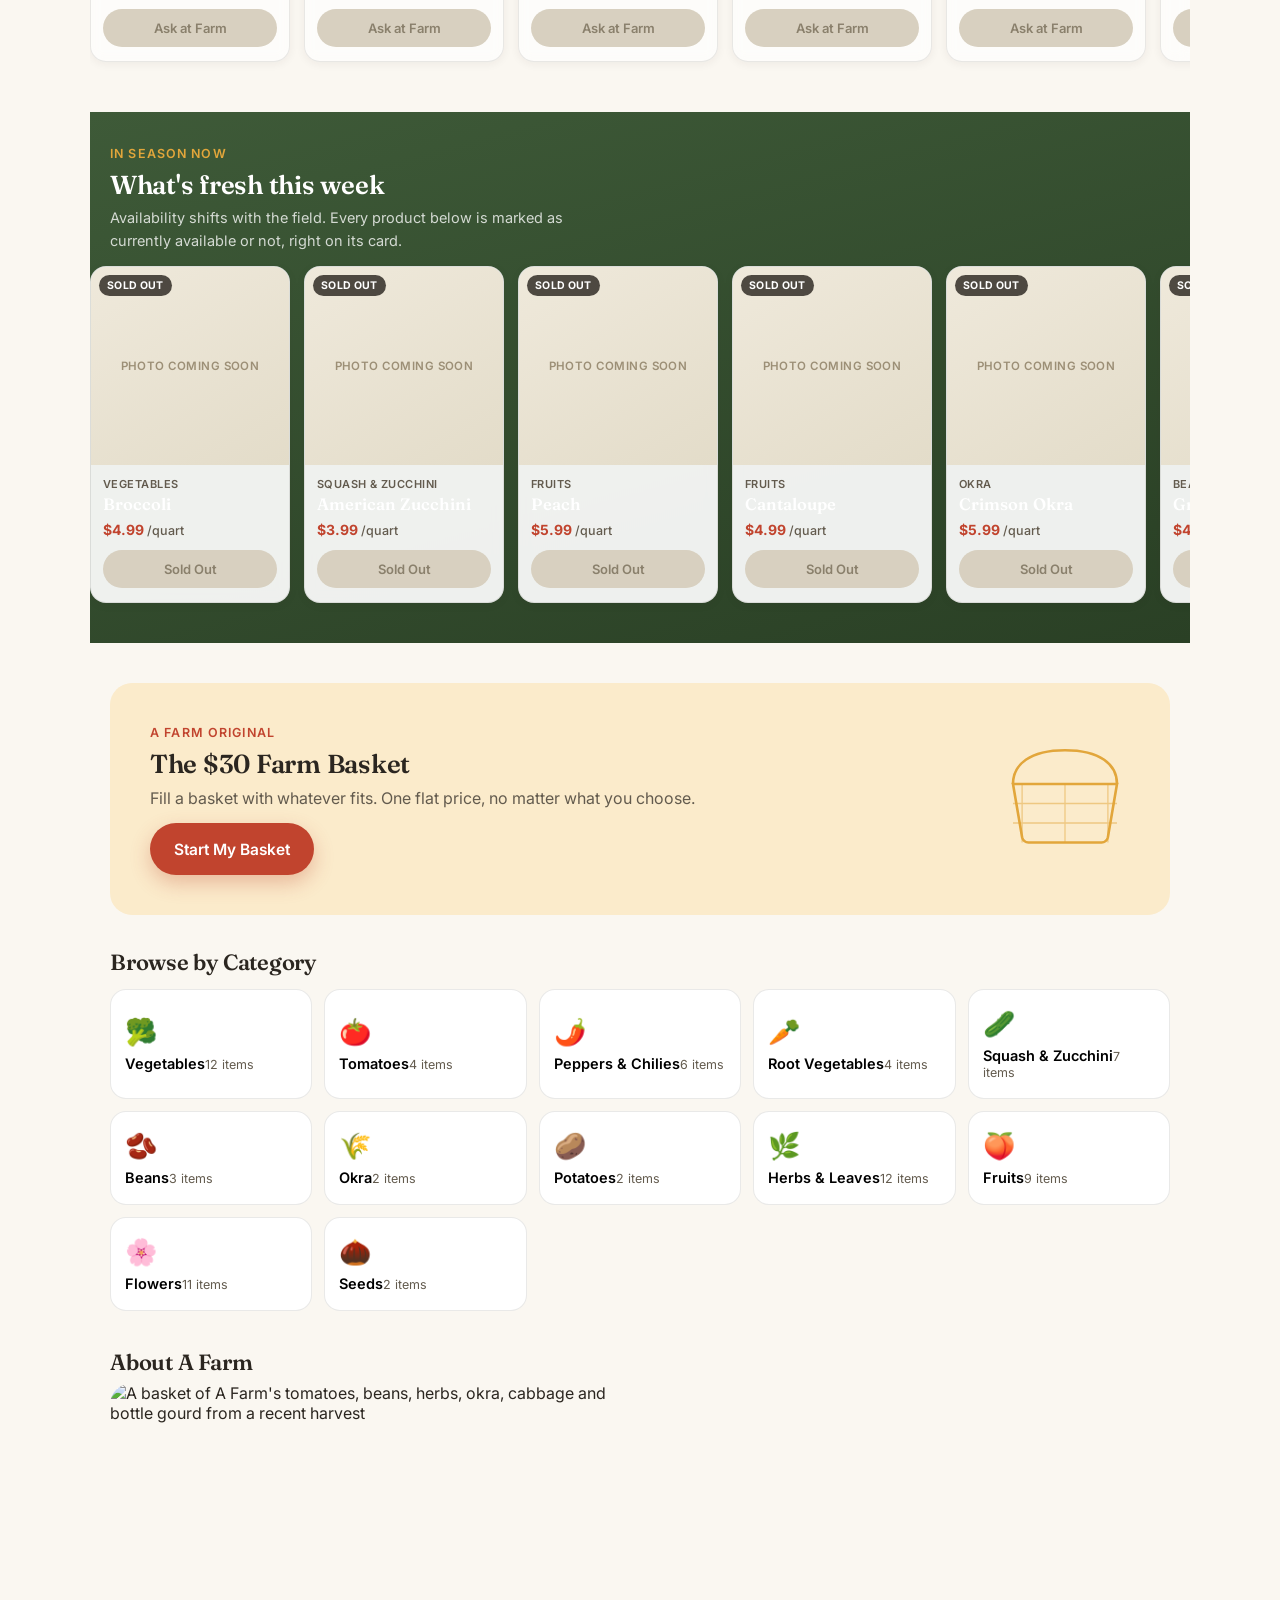
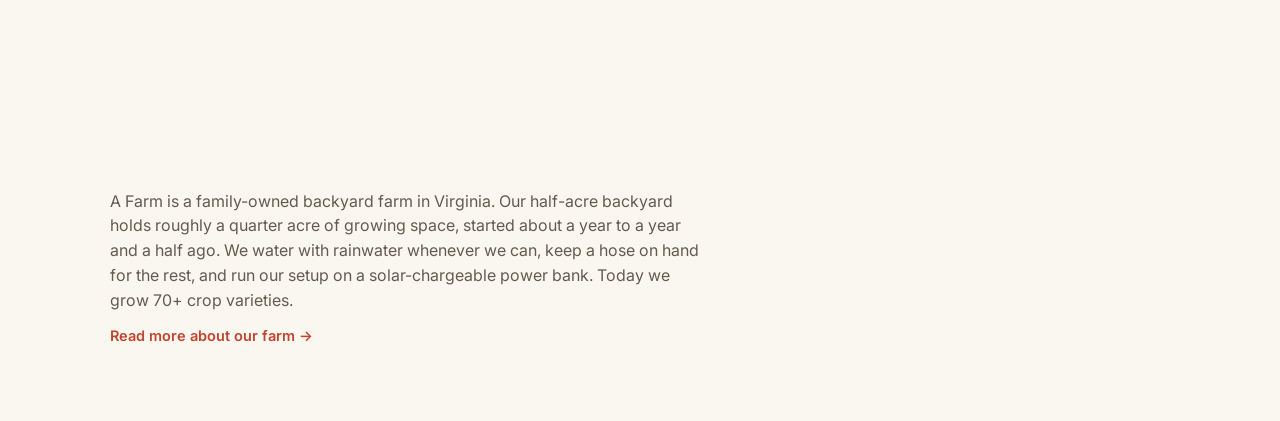
==== commit 860c8046: "Add files via upload" ====
--- a/index.html
+++ b/index.html
@@ -340,6 +340,23 @@
   </div>
   <p class="order-sub">Show this screen to the farmer to check out. Payment is handled in person at the farm.</p>
   <div id="orderSummaryBody"></div>
+
+  <div class="checkout-extras">
+    <div class="coupon-row">
+      <input type="text" id="couponCodeInput" class="field-input" placeholder="Coupon code (optional)" autocapitalize="characters">
+      <button class="btn btn-ghost btn-sm" id="applyCouponBtn">Apply</button>
+    </div>
+    <p class="checkout-note" id="couponMessage"></p>
+
+    <div id="pointsRedeemSection" hidden>
+      <button class="btn btn-ghost btn-block" id="applyPointsBtn"></button>
+      <p class="checkout-note" id="pointsMessage"></p>
+    </div>
+
+    <p class="order-discount-line" id="orderDiscountLine" hidden></p>
+    <p class="order-final-total" id="orderFinalTotal"></p>
+  </div>
+
   <p class="order-points-note" id="orderPointsNote"></p>
   <button class="btn btn-primary btn-block" id="submitOrderBtn">Submit Order &amp; Earn Points</button>
   <button class="btn btn-ghost btn-block" id="orderDoneBtn">Just Close (No Points Yet)</button>
@@ -347,6 +364,7 @@
 
 <div class="toast" id="toast" role="status" aria-live="polite"></div>
 
+<script src="products-data.js"></script>
 <script src="app.js"></script>
 </body>
 </html>
--- a/styles.css
+++ b/styles.css
@@ -0,0 +1,666 @@
+/* ==========================================================================
+   A FARM — DIGITAL MENU
+   Palette: linen bg, brick-tomato accent, muted leaf green, harvest gold
+   Type: Fraunces (display) / Inter (body)
+   ========================================================================== */
+
+@import url('https://fonts.googleapis.com/css2?family=Fraunces:opsz,wght@9..144,400;9..144,500;9..144,600;9..144,700&family=Inter:wght@400;500;600;700&display=swap');
+
+:root{
+  --ink:        #2B2620;
+  --ink-soft:   #635B4E;
+  --linen:      #FAF7F1;
+  --linen-dim:  #F1ECE1;
+  --card:       #FFFFFF;
+  --card-glass: rgba(255,255,255,0.66);
+  --line:       rgba(43,38,32,0.10);
+  --brick:      #C1442E;
+  --brick-dark: #A2371F;
+  --leaf:       #4B6A46;
+  --leaf-dim:   #DDE6DA;
+  --gold:       #E2A63B;
+  --gold-dim:   #FBEBCB;
+  --radius-lg:  22px;
+  --radius-md:  16px;
+  --radius-sm:  10px;
+  --shadow-sm:  0 2px 10px rgba(43,38,32,0.06);
+  --shadow-md:  0 10px 30px rgba(43,38,32,0.10);
+  --shadow-lg:  0 20px 60px rgba(43,38,32,0.18);
+  --header-h:   116px;
+  --tabbar-h:   72px;
+}
+
+*{box-sizing:border-box;}
+html{-webkit-text-size-adjust:100%;}
+body{
+  margin:0;
+  font-family:'Inter',system-ui,-apple-system,sans-serif;
+  background:var(--linen);
+  color:var(--ink);
+  -webkit-font-smoothing:antialiased;
+  padding-bottom:calc(var(--tabbar-h) + 12px);
+  overflow-x:hidden;
+}
+h1,h2,h3{
+  font-family:'Fraunces',Georgia,serif;
+  font-weight:600;
+  line-height:1.08;
+  margin:0 0 8px;
+  letter-spacing:-0.01em;
+}
+p{margin:0 0 12px; color:var(--ink-soft); line-height:1.55;}
+a{color:inherit; text-decoration:none;}
+ul{margin:0; padding:0; list-style:none;}
+button{font-family:inherit;}
+img,video{max-width:100%; display:block;}
+
+:focus-visible{
+  outline:3px solid var(--brick);
+  outline-offset:2px;
+  border-radius:6px;
+}
+
+.eyebrow{
+  font-size:12.5px;
+  font-weight:600;
+  letter-spacing:0.09em;
+  text-transform:uppercase;
+  color:var(--brick);
+  margin:0 0 8px;
+}
+.eyebrow-light{color:var(--gold);}
+
+/* ---------------- Buttons ---------------- */
+.btn{
+  display:inline-flex;
+  align-items:center;
+  justify-content:center;
+  gap:8px;
+  min-height:52px;
+  padding:0 24px;
+  border-radius:999px;
+  font-size:15.5px;
+  font-weight:600;
+  border:none;
+  cursor:pointer;
+  transition:transform .15s ease, box-shadow .15s ease, background .15s ease;
+  white-space:nowrap;
+}
+.btn:active{transform:scale(0.97);}
+.btn-primary{background:var(--brick); color:#fff; box-shadow:0 8px 20px rgba(193,68,46,0.30);}
+.btn-primary:hover{background:var(--brick-dark);}
+.btn-primary:disabled{background:#CDBFAF; box-shadow:none; cursor:not-allowed;}
+.btn-ghost{background:rgba(43,38,32,0.06); color:var(--ink);}
+.btn-ghost:hover{background:rgba(43,38,32,0.10);}
+.btn-block{width:100%;}
+.btn-sm{min-height:38px; padding:0 16px; font-size:13.5px;}
+
+.icon-btn{
+  width:44px; height:44px;
+  display:flex; align-items:center; justify-content:center;
+  background:transparent; border:none; border-radius:999px;
+  color:var(--ink); cursor:pointer; flex-shrink:0;
+}
+.icon-btn:hover{background:rgba(43,38,32,0.06);}
+.icon-btn svg{width:22px; height:22px;}
+
+/* ---------------- Header ---------------- */
+.site-header{
+  position:fixed; top:0; left:0; right:0; z-index:40;
+  background:rgba(250,247,241,0.90);
+  backdrop-filter:blur(14px);
+  -webkit-backdrop-filter:blur(14px);
+  border-bottom:1px solid var(--line);
+  padding:8px 12px 12px;
+}
+.header-row{display:flex; align-items:center; justify-content:space-between;}
+.wordmark{
+  font-family:'Fraunces',serif;
+  font-size:22px;
+  font-weight:700;
+  letter-spacing:-0.01em;
+}
+.cart-btn{position:relative;}
+.cart-count{
+  position:absolute; top:2px; right:2px;
+  background:var(--brick); color:#fff;
+  font-size:10.5px; font-weight:700;
+  min-width:17px; height:17px; border-radius:999px;
+  display:flex; align-items:center; justify-content:center;
+  padding:0 3px;
+}
+.search-row{
+  position:relative;
+  margin-top:8px;
+}
+.search-icon{
+  position:absolute; left:14px; top:50%; transform:translateY(-50%);
+  width:18px; height:18px; color:var(--ink-soft); pointer-events:none;
+}
+#searchInput{
+  width:100%;
+  height:46px;
+  border-radius:999px;
+  border:1px solid var(--line);
+  background:var(--card);
+  padding:0 16px 0 42px;
+  font-size:15px;
+  color:var(--ink);
+}
+#searchInput:focus{outline:2px solid var(--brick); outline-offset:0;}
+#searchInput::placeholder{color:#A79E8F;}
+
+body{padding-top:var(--header-h);}
+
+/* ---------------- Nav Drawer ---------------- */
+.nav-scrim,.modal-scrim{
+  position:fixed; inset:0; background:rgba(43,38,32,0.42);
+  opacity:0; pointer-events:none; transition:opacity .25s ease; z-index:50;
+}
+.nav-scrim.open,.modal-scrim.open{opacity:1; pointer-events:auto;}
+.nav-drawer{
+  position:fixed; top:0; left:0; bottom:0; width:82%; max-width:320px;
+  background:var(--card); z-index:60;
+  transform:translateX(-105%); transition:transform .3s ease;
+  padding:16px; overflow-y:auto;
+  box-shadow:var(--shadow-lg);
+}
+.nav-drawer.open{transform:translateX(0);}
+.nav-drawer-head{display:flex; align-items:center; justify-content:space-between; padding:8px 4px 20px;}
+.nav-links li a{
+  display:block; padding:16px 12px;
+  font-family:'Fraunces',serif; font-size:20px; font-weight:500;
+  border-bottom:1px solid var(--line);
+}
+.nav-links li a:hover{color:var(--brick);}
+
+/* ---------------- Views ---------------- */
+.view{display:none; padding:0 0 40px;}
+.view.active{display:block; animation:fadeUp .35s ease;}
+@keyframes fadeUp{from{opacity:0; transform:translateY(8px);} to{opacity:1; transform:translateY(0);}}
+.view-header{padding:24px 20px 8px;}
+.view-header h1{font-size:30px;}
+.view-sub{max-width:520px;}
+.section-title{padding:0 20px; font-size:22px; margin-top:8px;}
+
+/* ---------------- Hero ---------------- */
+.hero{
+  position:relative;
+  height:min(78vh, 620px);
+  min-height:420px;
+  overflow:hidden;
+  display:flex; align-items:flex-end;
+}
+.hero-media{
+  position:absolute; inset:0; width:100%; height:100%; object-fit:cover; z-index:0;
+}
+.hero-fallback{
+  position:absolute; inset:0; z-index:0;
+  background:
+    radial-gradient(120% 90% at 15% 0%, #EFD9A8 0%, transparent 55%),
+    radial-gradient(120% 90% at 85% 100%, #C9DAC0 0%, transparent 55%),
+    linear-gradient(160deg, #5E7A54 0%, #3F5A3A 55%, #2C4128 100%);
+}
+.hero-fallback-pattern{
+  position:absolute; inset:0;
+  background-image: repeating-linear-gradient(115deg, rgba(255,255,255,0.05) 0 2px, transparent 2px 26px);
+}
+.hero-overlay{
+  position:absolute; inset:0; z-index:1;
+  background:linear-gradient(180deg, rgba(30,26,20,0.05) 0%, rgba(20,17,13,0.72) 88%);
+}
+.hero-content{position:relative; z-index:2; padding:0 20px 34px; color:#fff;}
+.hero-content .eyebrow{color:var(--gold);}
+.hero-content h1{
+  font-size:clamp(42px,12vw,68px);
+  color:#fff;
+  margin-bottom:10px;
+}
+.hero-sub{color:rgba(255,255,255,0.86); max-width:420px; font-size:16px;}
+.hero-actions{display:flex; flex-wrap:wrap; gap:10px; margin-top:16px;}
+
+.intro-strip{
+  padding:22px 20px;
+  border-bottom:1px solid var(--line);
+}
+.intro-strip p{margin:0; font-size:15px; max-width:640px;}
+
+/* ---------------- Rails ---------------- */
+.rail-section{padding:26px 0 6px;}
+.rail-head{display:flex; align-items:baseline; justify-content:space-between; padding:0 20px 12px;}
+.rail-head h2{font-size:22px;}
+.rail-link{font-size:13.5px; font-weight:600; color:var(--brick);}
+.rail{
+  display:flex; gap:14px; overflow-x:auto; padding:2px 20px 14px;
+  scroll-snap-type:x proximity;
+  -webkit-overflow-scrolling:touch;
+}
+.rail::-webkit-scrollbar{display:none;}
+.rail{scrollbar-width:none;}
+.rail .product-card{min-width:168px; scroll-snap-align:start;}
+.rail-light .product-card{background:rgba(255,255,255,0.92);}
+
+/* ---------------- Seasonal band ---------------- */
+.seasonal-band{
+  margin:30px 0;
+  background:linear-gradient(165deg, #3E5A38, #2A4025);
+  color:#fff;
+}
+.seasonal-band-inner{padding:32px 0 26px;}
+.seasonal-band-inner .eyebrow-light{padding:0 20px;}
+.seasonal-band-inner h2{padding:0 20px; color:#fff; font-size:26px;}
+.seasonal-copy{padding:0 20px; color:rgba(255,255,255,0.78); max-width:520px; font-size:14.5px;}
+
+/* ---------------- Basket feature (home) ---------------- */
+.basket-feature{padding:10px 20px 30px;}
+.basket-feature-card{
+  background:var(--gold-dim);
+  border-radius:var(--radius-lg);
+  padding:28px 22px;
+  display:flex; align-items:center; gap:18px;
+  overflow:hidden;
+  position:relative;
+}
+.basket-feature-text{flex:1;}
+.basket-feature-text h2{font-size:26px;}
+.basket-icon-lg{width:96px; height:auto; color:var(--gold); flex-shrink:0;}
+
+/* ---------------- Category grid ---------------- */
+.category-grid-section{padding:6px 20px 30px;}
+.category-grid-section h2{font-size:22px; margin-bottom:14px;}
+.category-grid{
+  display:grid;
+  grid-template-columns:repeat(2,1fr);
+  gap:12px;
+}
+.category-tile{
+  background:var(--card);
+  border:1px solid var(--line);
+  border-radius:var(--radius-md);
+  padding:18px 14px;
+  cursor:pointer;
+  transition:box-shadow .15s ease, transform .15s ease;
+  text-align:left;
+}
+.category-tile:hover{box-shadow:var(--shadow-sm); transform:translateY(-2px);}
+.category-tile .cat-emoji{font-size:26px; display:block; margin-bottom:8px;}
+.category-tile .cat-name{font-weight:600; font-size:14.5px;}
+.category-tile .cat-count{font-size:12.5px; color:var(--ink-soft);}
+
+/* ---------------- About teaser ---------------- */
+.about-teaser{padding:10px 20px 36px;}
+.about-teaser h2{font-size:22px;}
+.about-teaser p{max-width:600px;}
+.link-more{font-weight:600; color:var(--brick); font-size:14.5px;}
+
+/* ---------------- Filters ---------------- */
+.filter-row{
+  display:flex; gap:8px; overflow-x:auto; padding:10px 20px 16px;
+  -webkit-overflow-scrolling:touch;
+}
+.filter-row::-webkit-scrollbar{display:none;}
+.filter-chip{
+  flex-shrink:0;
+  padding:10px 18px;
+  border-radius:999px;
+  border:1px solid var(--line);
+  background:var(--card);
+  font-size:14px; font-weight:600;
+  color:var(--ink-soft);
+  cursor:pointer;
+}
+.filter-chip.active{background:var(--ink); color:#fff; border-color:var(--ink);}
+.results-info{padding:0 20px 10px; font-size:13.5px; color:var(--ink-soft);}
+
+/* ---------------- Product grid & cards ---------------- */
+.category-block{padding:18px 0 4px;}
+.category-block-title{
+  padding:0 20px 12px;
+  font-size:20px;
+}
+.product-grid{
+  display:grid;
+  grid-template-columns:repeat(2,1fr);
+  gap:14px;
+  padding:0 20px 8px;
+}
+.product-card{
+  background:var(--card-glass);
+  backdrop-filter:blur(6px);
+  border:1px solid var(--line);
+  border-radius:var(--radius-md);
+  overflow:hidden;
+  box-shadow:var(--shadow-sm);
+  display:flex; flex-direction:column;
+  cursor:pointer;
+  transition:transform .15s ease, box-shadow .15s ease;
+}
+.product-card:hover{transform:translateY(-3px); box-shadow:var(--shadow-md);}
+.product-media{
+  aspect-ratio:1/1;
+  background:linear-gradient(150deg,#EFE9DB,#E3DCC9);
+  display:flex; align-items:center; justify-content:center;
+  position:relative;
+  color:#A79A80;
+}
+.product-media img,.product-media video{width:100%; height:100%; object-fit:cover;}
+.product-media .media-placeholder{
+  font-size:11.5px; font-weight:600; letter-spacing:0.04em; text-transform:uppercase;
+  color:#9C8F76; text-align:center; padding:0 10px;
+}
+.unavailable-badge{
+  position:absolute; top:8px; left:8px;
+  background:rgba(43,38,32,0.82); color:#fff;
+  font-size:10.5px; font-weight:700; letter-spacing:0.03em;
+  padding:4px 8px; border-radius:999px; text-transform:uppercase;
+}
+.product-info{padding:12px 12px 14px; display:flex; flex-direction:column; gap:4px; flex:1;}
+.product-cat{font-size:11px; font-weight:600; color:var(--ink-soft); text-transform:uppercase; letter-spacing:0.04em;}
+.product-name{font-family:'Fraunces',serif; font-size:16.5px; font-weight:600; line-height:1.18;}
+.product-price{font-size:14px; font-weight:700; color:var(--brick); margin-top:2px;}
+.product-price .unit{font-weight:500; color:var(--ink-soft); font-size:12.5px;}
+.product-price.tbd{color:var(--ink-soft); font-weight:600; font-size:12.5px;}
+.stock-note{font-size:11.5px; font-weight:600; color:var(--brick);}
+.product-add{
+  margin-top:8px;
+  height:38px;
+  border-radius:999px;
+  border:none;
+  background:var(--ink);
+  color:#fff;
+  font-size:13px;
+  font-weight:600;
+  cursor:pointer;
+}
+.product-add:hover{background:var(--brick);}
+.product-add:disabled{background:#D8D0C0; color:#8A806C; cursor:not-allowed;}
+
+/* ---------------- Product page (replaces old modal detail) ---------------- */
+.back-link{
+  display:flex; align-items:center; gap:4px;
+  margin:16px 0 4px 12px;
+  background:none; border:none; color:var(--ink-soft);
+  font-size:14.5px; font-weight:600; cursor:pointer;
+}
+.back-link svg{width:20px; height:20px;}
+.product-page-media{
+  margin:6px 20px 0;
+  aspect-ratio:1/1;
+  border-radius:var(--radius-lg);
+  overflow:hidden;
+  background:linear-gradient(150deg,#EFE9DB,#E3DCC9);
+  display:flex; align-items:center; justify-content:center;
+  color:#9C8F76; font-weight:600; font-size:13px; text-transform:uppercase; letter-spacing:0.04em;
+}
+.product-page-media img,.product-page-media video{width:100%; height:100%; object-fit:cover;}
+#view-product .detail-body{padding:20px 20px 40px;}
+#view-product h1{font-size:28px; margin-top:4px;}
+
+.about-teaser-img{
+  width:100%; max-width:520px; aspect-ratio:4/3; object-fit:cover;
+  border-radius:var(--radius-lg); margin-bottom:16px;
+}
+
+/* ---------------- Shared detail text styles (used by the product page) ---------------- */
+.detail-body{padding:20px 20px 32px;}
+.detail-category{font-size:12px; font-weight:700; text-transform:uppercase; letter-spacing:0.05em; color:var(--brick);}
+.detail-body h2{font-size:28px; margin-top:4px;}
+.detail-price{font-size:19px; font-weight:700; color:var(--ink);}
+.detail-availability{font-size:13.5px; font-weight:600;}
+.detail-body .btn{margin-top:16px;}
+
+/* ---------------- Cart drawer ---------------- */
+.cart-drawer{
+  position:fixed; top:0; right:0; bottom:0; width:92%; max-width:400px;
+  background:var(--linen); z-index:70;
+  transform:translateX(105%); transition:transform .3s ease;
+  display:flex; flex-direction:column;
+  box-shadow:var(--shadow-lg);
+}
+.cart-drawer.open{transform:translateX(0);}
+.cart-drawer-head{
+  display:flex; align-items:center; justify-content:space-between;
+  padding:16px 16px 12px; border-bottom:1px solid var(--line);
+}
+.cart-drawer-body{flex:1; overflow-y:auto; padding:8px 16px;}
+.cart-drawer-foot{padding:14px 16px 20px; border-top:1px solid var(--line); background:var(--linen);}
+
+.cart-line{
+  display:flex; gap:12px; align-items:center;
+  padding:14px 0; border-bottom:1px solid var(--line);
+}
+.cart-line-media{
+  width:60px; height:60px; border-radius:var(--radius-sm); flex-shrink:0;
+  background:linear-gradient(150deg,#EFE9DB,#E3DCC9);
+  display:flex; align-items:center; justify-content:center; overflow:hidden;
+}
+.cart-line-media img{width:100%; height:100%; object-fit:cover;}
+.cart-line-info{flex:1; min-width:0;}
+.cart-line-name{font-weight:600; font-size:14.5px;}
+.cart-line-price{font-size:13px; color:var(--ink-soft);}
+.qty-stepper{display:flex; align-items:center; gap:8px;}
+.qty-btn{
+  width:30px; height:30px; border-radius:999px; border:1px solid var(--line);
+  background:#fff; font-size:16px; font-weight:700; cursor:pointer; color:var(--ink);
+  display:flex; align-items:center; justify-content:center;
+}
+.qty-val{min-width:20px; text-align:center; font-weight:600; font-size:14px;}
+.remove-line{
+  background:none; border:none; color:var(--ink-soft); font-size:12.5px; font-weight:600;
+  cursor:pointer; text-decoration:underline; padding:0; margin-top:4px;
+}
+
+.cart-summary{padding:16px 20px 8px;}
+.cart-summary-row{display:flex; align-items:center; justify-content:space-between; font-size:16px; padding:6px 0;}
+.cart-summary-row strong{font-size:20px;}
+.cart-note{font-size:12.5px;}
+.cart-summary-actions{display:flex; gap:10px; margin-top:8px;}
+.cart-summary-actions .btn{flex:1;}
+
+.empty-note{padding:8px 20px 20px; color:var(--ink-soft);}
+.empty-note a{color:var(--brick); font-weight:600; text-decoration:underline;}
+
+/* ---------------- Basket page ---------------- */
+.basket-panel{
+  margin:6px 20px 20px;
+  background:var(--card);
+  border:1px solid var(--line);
+  border-radius:var(--radius-lg);
+  padding:22px 20px;
+  box-shadow:var(--shadow-sm);
+}
+.basket-price-badge{
+  display:inline-flex; align-items:baseline; gap:6px;
+  background:var(--gold-dim); color:var(--brick-dark);
+  font-family:'Fraunces',serif; font-weight:700; font-size:24px;
+  padding:8px 16px; border-radius:999px; margin-bottom:12px;
+}
+.basket-price-badge span{font-size:12px; font-weight:600; color:var(--ink-soft); font-family:'Inter',sans-serif;}
+
+.basket-price-label{font-size:13px; font-weight:700; text-transform:uppercase; letter-spacing:0.04em; color:var(--ink-soft); margin-bottom:8px;}
+.basket-price-picker{display:flex; align-items:center; gap:14px; margin-bottom:10px;}
+.qty-btn-lg{width:44px; height:44px; font-size:20px;}
+.basket-price-input-wrap{
+  display:flex; align-items:center; gap:2px;
+  background:var(--gold-dim); border-radius:var(--radius-md);
+  padding:8px 16px; flex:1; justify-content:center;
+}
+.basket-price-dollar{font-family:'Fraunces',serif; font-size:26px; font-weight:700; color:var(--brick-dark);}
+.basket-price-input{
+  font-family:'Fraunces',serif; font-size:26px; font-weight:700; color:var(--brick-dark);
+  background:transparent; border:none; width:90px; text-align:center;
+}
+.basket-price-input:focus{outline:none;}
+.basket-price-input::-webkit-outer-spin-button,
+.basket-price-input::-webkit-inner-spin-button{ -webkit-appearance:none; margin:0; }
+.basket-price-input{ -moz-appearance:textfield; }
+.basket-capacity-note{font-size:13.5px; font-weight:600; color:var(--leaf);}
+.basket-explainer{font-size:14px;}
+.basket-meter{
+  height:16px; border-radius:999px; background:var(--linen-dim);
+  border:1px solid var(--line); overflow:hidden; margin-top:10px;
+}
+.basket-meter-fill{
+  height:100%; width:0%; border-radius:999px;
+  background:linear-gradient(90deg, var(--leaf), var(--gold));
+  transition:width .3s ease;
+}
+.basket-meter-labels{display:flex; justify-content:space-between; font-size:12.5px; font-weight:600; color:var(--ink-soft); margin-top:6px;}
+.basket-full-msg{
+  margin-top:10px; background:#FBE4DC; color:var(--brick-dark);
+  font-size:13.5px; font-weight:600; padding:10px 12px; border-radius:var(--radius-sm);
+}
+.basket-contents{margin-top:16px;}
+.basket-line{
+  display:flex; align-items:center; justify-content:space-between; gap:10px;
+  padding:10px 0; border-bottom:1px solid var(--line);
+}
+.basket-line-name{font-weight:600; font-size:14.5px;}
+.basket-line-space{font-size:12px; color:var(--ink-soft);}
+.basket-line-remove{
+  background:none; border:none; color:var(--brick); font-size:13px; font-weight:600;
+  cursor:pointer;
+}
+#reviewBasketBtn{margin-top:16px;}
+
+/* ---------------- Order sheet ---------------- */
+.order-sheet{
+  position:fixed; left:50%; top:50%; z-index:80; width:92%; max-width:440px;
+  background:var(--linen); border-radius:var(--radius-lg);
+  transform:translate(-50%,-50%) scale(0.92); opacity:0; pointer-events:none;
+  transition:transform .25s ease, opacity .25s ease;
+  max-height:84vh; overflow-y:auto; padding:22px 20px 24px;
+  box-shadow:var(--shadow-lg);
+}
+.order-sheet.open{transform:translate(-50%,-50%) scale(1); opacity:1; pointer-events:auto;}
+.order-sheet-head{display:flex; align-items:center; justify-content:space-between;}
+.order-sheet-head h2{font-size:22px; margin:0;}
+.order-sub{font-size:13.5px; margin-bottom:12px;}
+.order-line{display:flex; justify-content:space-between; padding:8px 0; border-bottom:1px solid var(--line); font-size:14.5px;}
+.order-line-name{font-weight:600;}
+.order-points-note{font-size:13.5px; font-weight:600; color:var(--leaf); margin-top:10px;}
+
+.checkout-extras{margin-top:14px; padding-top:12px; border-top:1px solid var(--line);}
+.coupon-row{display:flex; gap:8px;}
+.coupon-row .field-input{flex:1; height:42px; font-size:14px;}
+.checkout-note{font-size:12.5px; font-weight:600; margin:6px 0 0;}
+.checkout-note.good{color:var(--leaf);}
+.checkout-note.bad{color:var(--brick-dark);}
+#pointsRedeemSection{margin-top:10px;}
+.order-discount-line{display:flex; justify-content:space-between; font-size:14px; font-weight:600; color:var(--brick-dark); margin:10px 0 0;}
+.order-final-total{display:flex; justify-content:space-between; font-size:18px; font-weight:700; margin:6px 0 0;}
+#submitOrderBtn{margin-top:6px;}
+#orderDoneBtn{margin-top:8px;}
+
+/* ---------------- Account view ---------------- */
+.account-panel{
+  margin:16px 20px;
+  background:var(--card);
+  border:1px solid var(--line);
+  border-radius:var(--radius-lg);
+  padding:22px 20px;
+  box-shadow:var(--shadow-sm);
+}
+.account-panel h3{font-size:18px; margin-bottom:10px;}
+.optional-tag{font-family:'Inter',sans-serif; font-size:12px; font-weight:600; color:var(--ink-soft);}
+.points-badge{display:flex; align-items:baseline; gap:8px;}
+.points-num{font-family:'Fraunces',serif; font-size:44px; font-weight:700; color:var(--brick);}
+.points-label{font-size:15px; font-weight:600; color:var(--ink-soft);}
+.points-explain{font-size:13.5px; margin-top:4px;}
+.reward-progress{margin:14px 0 18px;}
+.reward-progress-bar{
+  height:12px; border-radius:999px; background:var(--linen-dim);
+  border:1px solid var(--line); overflow:hidden;
+}
+.reward-progress-fill{height:100%; background:linear-gradient(90deg, var(--leaf), var(--gold)); border-radius:999px; transition:width .3s ease;}
+.reward-progress-label{font-size:12.5px; font-weight:600; color:var(--ink-soft); margin-top:6px;}
+.rewards-title{font-size:16px; margin-top:4px;}
+.rewards-list{display:flex; flex-direction:column; gap:8px;}
+.reward-item{
+  display:flex; align-items:center; justify-content:space-between;
+  padding:12px 14px; border-radius:var(--radius-sm); border:1px solid var(--line);
+  font-size:14px; font-weight:600;
+}
+.reward-item.unlocked{background:var(--leaf-dim); color:var(--leaf); border-color:transparent;}
+.reward-item.locked{color:var(--ink-soft);}
+.reward-item .reward-points{font-size:12.5px; font-weight:700; padding:3px 9px; border-radius:999px; background:rgba(43,38,32,0.08);}
+.field-label{display:block; font-size:13px; font-weight:600; margin:12px 0 6px;}
+.field-input{
+  width:100%; height:46px; border-radius:var(--radius-sm); border:1px solid var(--line);
+  background:var(--linen); padding:0 14px; font-size:15px; color:var(--ink); font-family:'Inter',sans-serif;
+}
+.account-info-copy{font-size:13.5px;}
+#saveAccountInfoBtn{margin-top:16px;}
+.order-history-line{
+  padding:12px 0; border-bottom:1px solid var(--line);
+  display:flex; justify-content:space-between; align-items:flex-start; gap:10px;
+}
+.order-history-date{font-size:12.5px; color:var(--ink-soft); font-weight:600;}
+.order-history-items{font-size:13.5px; margin-top:2px;}
+.order-history-total{font-weight:700; white-space:nowrap;}
+.order-history-discount{font-size:12px; font-weight:600; color:var(--brick-dark); margin-top:3px;}
+.order-history-return{
+  margin-top:6px; background:none; border:none; color:var(--brick); font-size:12.5px;
+  font-weight:600; text-decoration:underline; cursor:pointer; padding:0;
+}
+
+.header-right{display:flex; align-items:center; gap:2px;}
+
+/* ---------------- Tab bar ---------------- */
+.tab-bar{
+  position:fixed; bottom:0; left:0; right:0; z-index:40;
+  background:rgba(250,247,241,0.94);
+  backdrop-filter:blur(14px); -webkit-backdrop-filter:blur(14px);
+  border-top:1px solid var(--line);
+  display:flex;
+  padding-bottom:env(safe-area-inset-bottom);
+  height:var(--tabbar-h);
+}
+.tab-link{
+  flex:1; display:flex; flex-direction:column; align-items:center; justify-content:center;
+  gap:3px; font-size:10.5px; font-weight:600; color:var(--ink-soft);
+  position:relative;
+}
+.tab-link svg{width:22px; height:22px;}
+.tab-link.active{color:var(--brick);}
+.tab-badge{
+  position:absolute; top:2px; right:22%;
+  background:var(--brick); color:#fff; font-size:9px; font-weight:700;
+  min-width:15px; height:15px; border-radius:999px;
+  display:flex; align-items:center; justify-content:center;
+}
+
+/* ---------------- Toast ---------------- */
+.toast{
+  position:fixed; left:50%; bottom:calc(var(--tabbar-h) + 18px); z-index:90;
+  transform:translate(-50%,20px); opacity:0; pointer-events:none;
+  background:var(--ink); color:#fff; font-size:14px; font-weight:600;
+  padding:12px 20px; border-radius:999px; box-shadow:var(--shadow-md);
+  transition:transform .25s ease, opacity .25s ease;
+  white-space:nowrap;
+}
+.toast.show{transform:translate(-50%,0); opacity:1;}
+
+/* ---------------- Responsive: tablet / desktop ---------------- */
+@media (min-width:640px){
+  .product-grid,.category-grid{grid-template-columns:repeat(3,1fr);}
+}
+@media (min-width:900px){
+  body{padding-bottom:0;}
+  .tab-bar{display:none;}
+  .header-row{max-width:1100px; margin:0 auto;}
+  .search-row{max-width:1100px; margin:8px auto 0;}
+  main{max-width:1100px; margin:0 auto;}
+  .product-grid,.category-grid{grid-template-columns:repeat(4,1fr);}
+  .rail .product-card{min-width:200px;}
+  .basket-feature-card{padding:40px;}
+  .basket-icon-lg{width:130px;}
+}
+@media (min-width:1200px){
+  .product-grid,.category-grid{grid-template-columns:repeat(5,1fr);}
+}
+
+/* ---------------- Reduced motion ---------------- */
+@media (prefers-reduced-motion:reduce){
+  *{animation-duration:0.001ms !important; transition-duration:0.001ms !important;}
+}
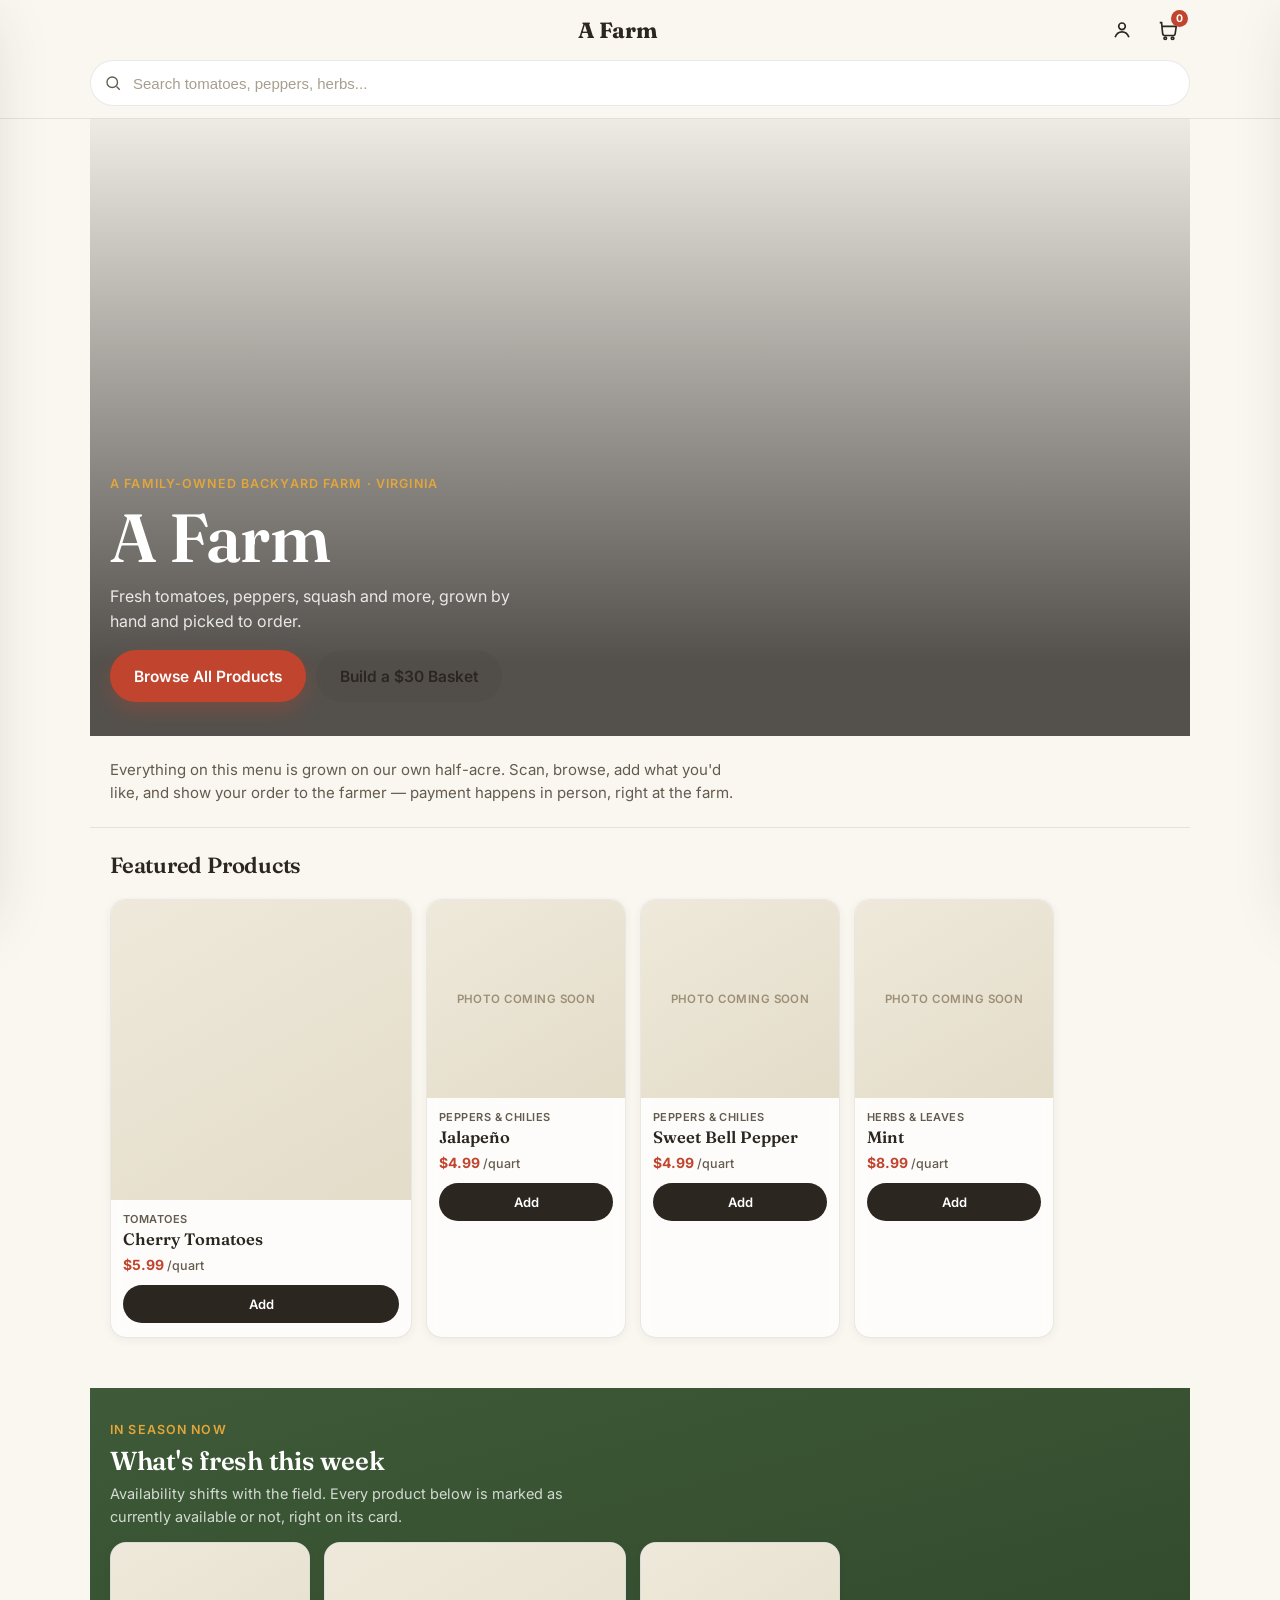
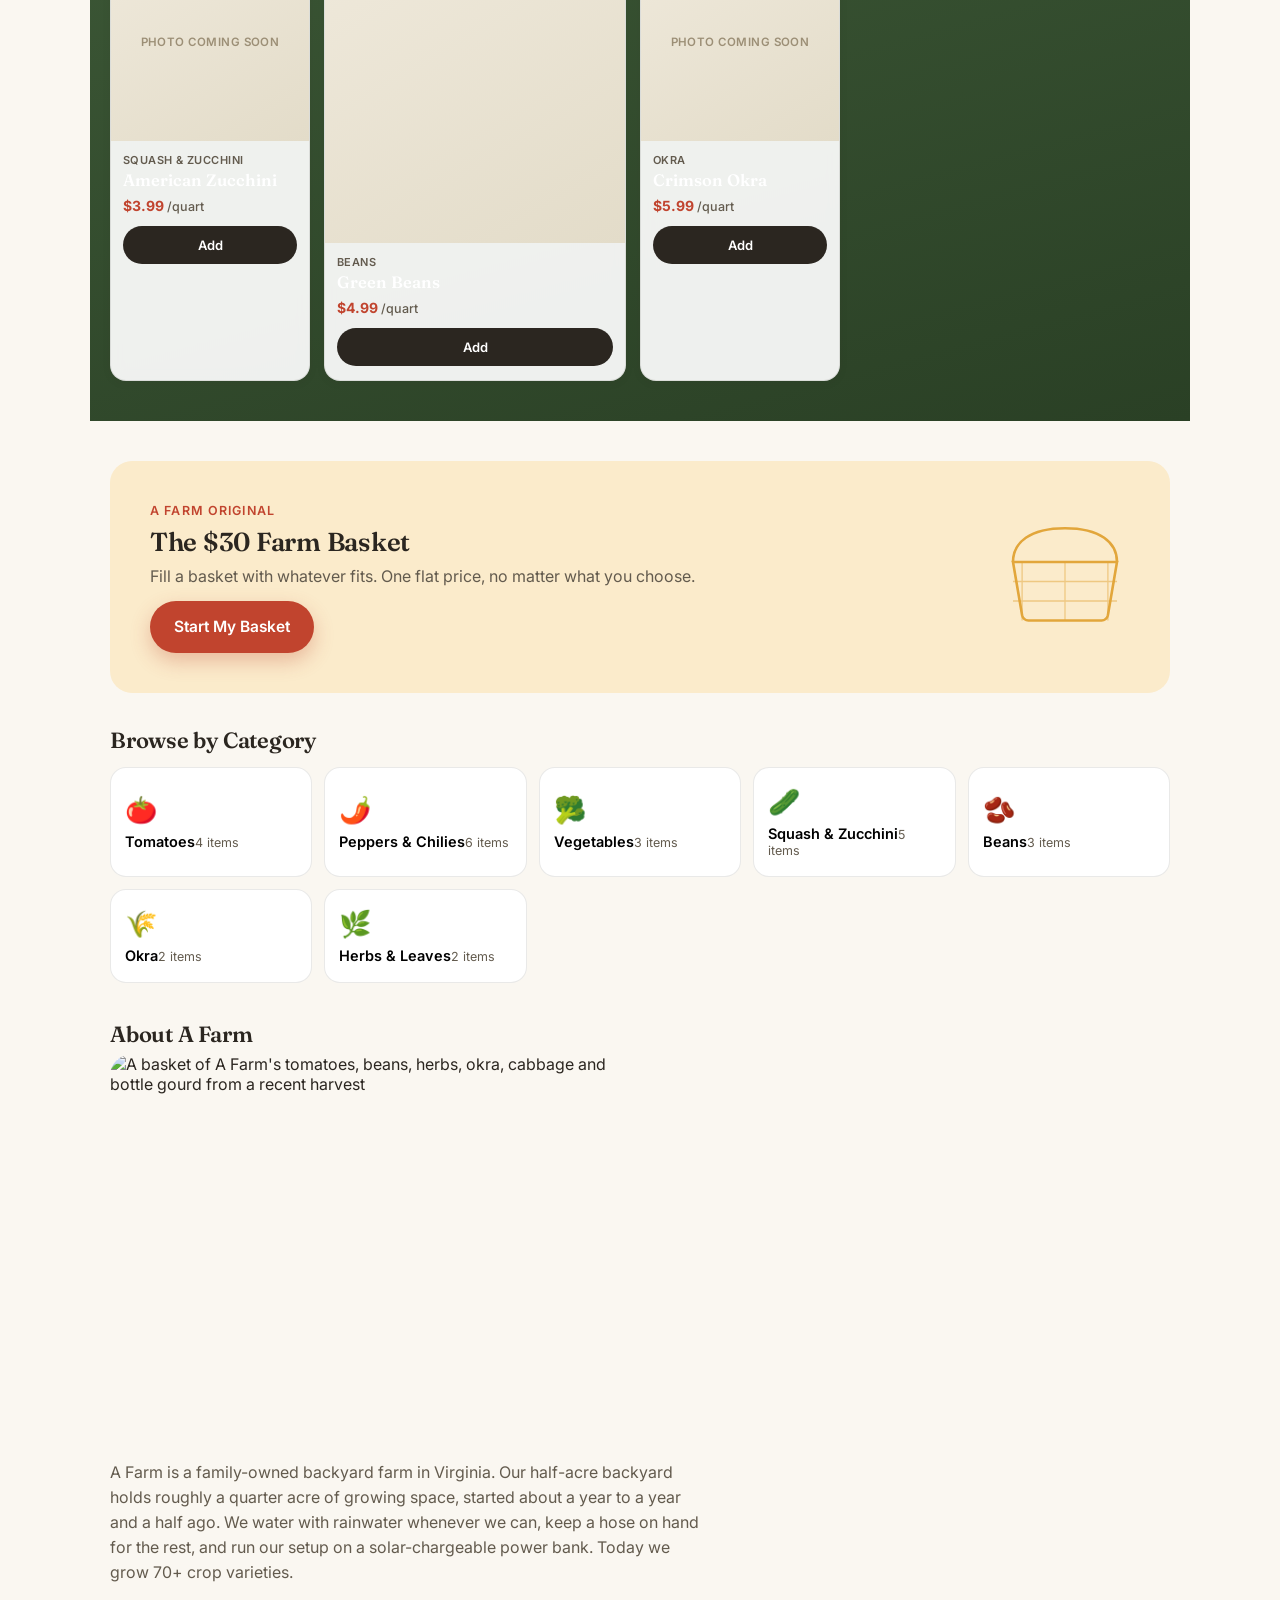
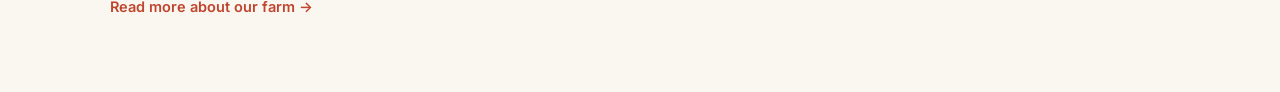
==== commit 8e93c596: "Add files via upload" ====
--- a/index.html
+++ b/index.html
@@ -5,7 +5,7 @@
 <meta name="viewport" content="width=device-width, initial-scale=1, maximum-scale=1, viewport-fit=cover">
 <meta name="theme-color" content="#FAF7F1">
 <title>A Farm — Fresh From the Field</title>
-<meta name="description" content="A Farm's digital menu. Browse fresh vegetables, fruits, herbs and flowers grown at our family farm.">
+<meta name="description" content="A Farm's digital menu. Browse fresh tomatoes, peppers, squash, beans, okra, and herbs grown at our family farm.">
 <link rel="stylesheet" href="styles.css">
 </head>
 <body>
@@ -29,7 +29,7 @@
   </div>
   <div class="search-row">
     <svg class="search-icon" viewBox="0 0 24 24" fill="none" stroke="currentColor" stroke-width="1.8"><circle cx="11" cy="11" r="7"/><path d="m21 21-4.3-4.3"/></svg>
-    <input type="search" id="searchInput" placeholder="Search produce, flowers, seeds..." aria-label="Search products">
+    <input type="search" id="searchInput" placeholder="Search tomatoes, peppers, herbs..." aria-label="Search products">
   </div>
 </header>
 
@@ -45,7 +45,6 @@
   <ul class="nav-links">
     <li><a href="#home" data-nav="home">Home</a></li>
     <li><a href="#shop" data-nav="shop">Shop All</a></li>
-    <li><a href="#flowers" data-nav="flowers">Flowers</a></li>
     <li><a href="#basket" data-nav="basket">$30 Basket</a></li>
     <li><a href="#cart" data-nav="cart">Cart</a></li>
     <li><a href="#account" data-nav="account">My Account &amp; Points</a></li>
@@ -69,7 +68,7 @@
       <div class="hero-content">
         <p class="eyebrow">A family-owned backyard farm · Virginia</p>
         <h1>A Farm</h1>
-        <p class="hero-sub">Fresh vegetables, fruits, herbs and flowers, grown by hand and picked to order.</p>
+        <p class="hero-sub">Fresh tomatoes, peppers, squash and more, grown by hand and picked to order.</p>
         <div class="hero-actions">
           <a href="#shop" class="btn btn-primary" data-nav="shop">Browse All Products</a>
           <a href="#basket" class="btn btn-ghost" data-nav="basket">Build a $30 Basket</a>
@@ -86,14 +85,6 @@
         <h2>Featured Products</h2>
       </div>
       <div class="rail" id="featuredProductsRail"></div>
-    </section>
-
-    <section class="rail-section">
-      <div class="rail-head">
-        <h2>Featured Flowers</h2>
-        <a href="#flowers" class="rail-link" data-nav="flowers">See all</a>
-      </div>
-      <div class="rail" id="featuredFlowersRail"></div>
     </section>
 
     <section class="seasonal-band">
@@ -148,15 +139,6 @@
     <div id="shopCategories"></div>
   </section>
 
-  <!-- ============ FLOWERS VIEW ============ -->
-  <section class="view" id="view-flowers" data-view="flowers">
-    <div class="view-header">
-      <h1>Flowers</h1>
-      <p class="view-sub">Fresh-cut and growing beauties from the farm. Pricing for individual flowers is confirmed at the farm.</p>
-    </div>
-    <div class="product-grid" id="flowersGrid"></div>
-  </section>
-
   <!-- ============ BASKET VIEW ============ -->
   <section class="view" id="view-basket" data-view="basket">
     <div class="view-header">
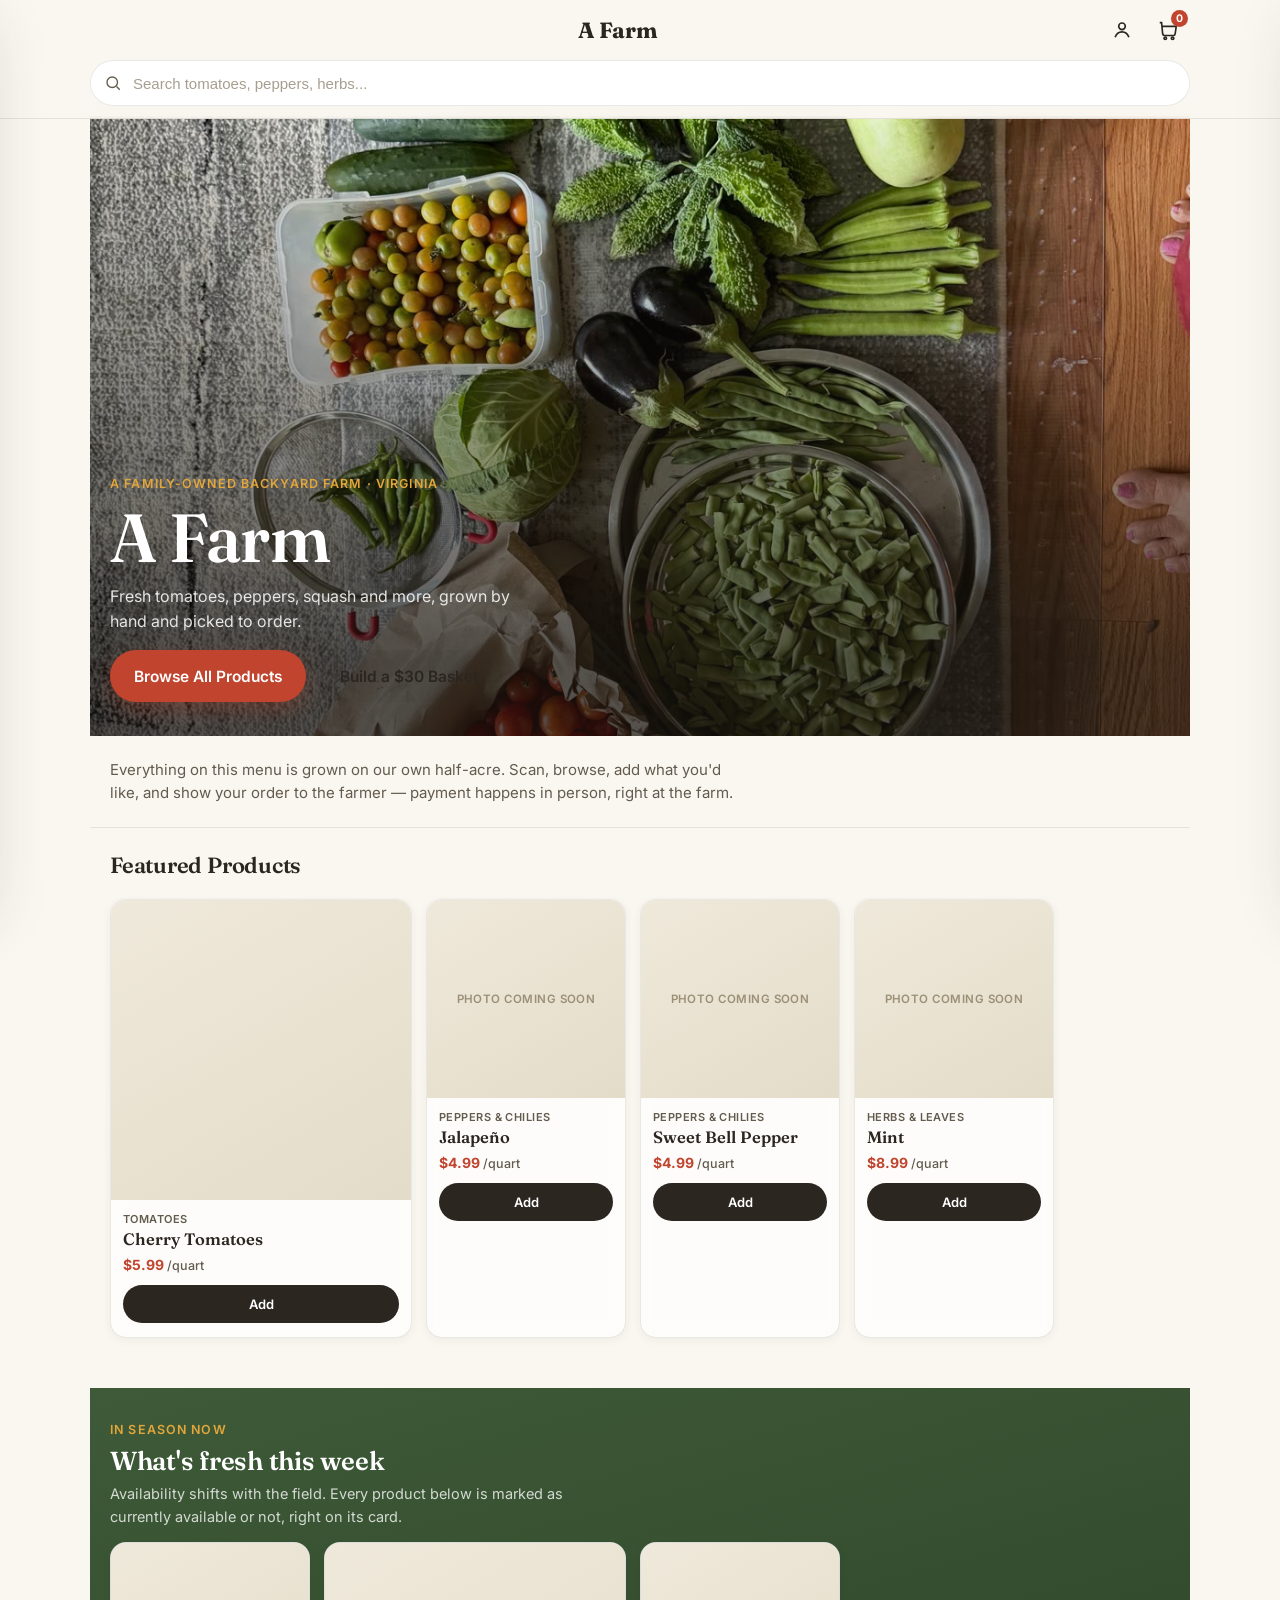
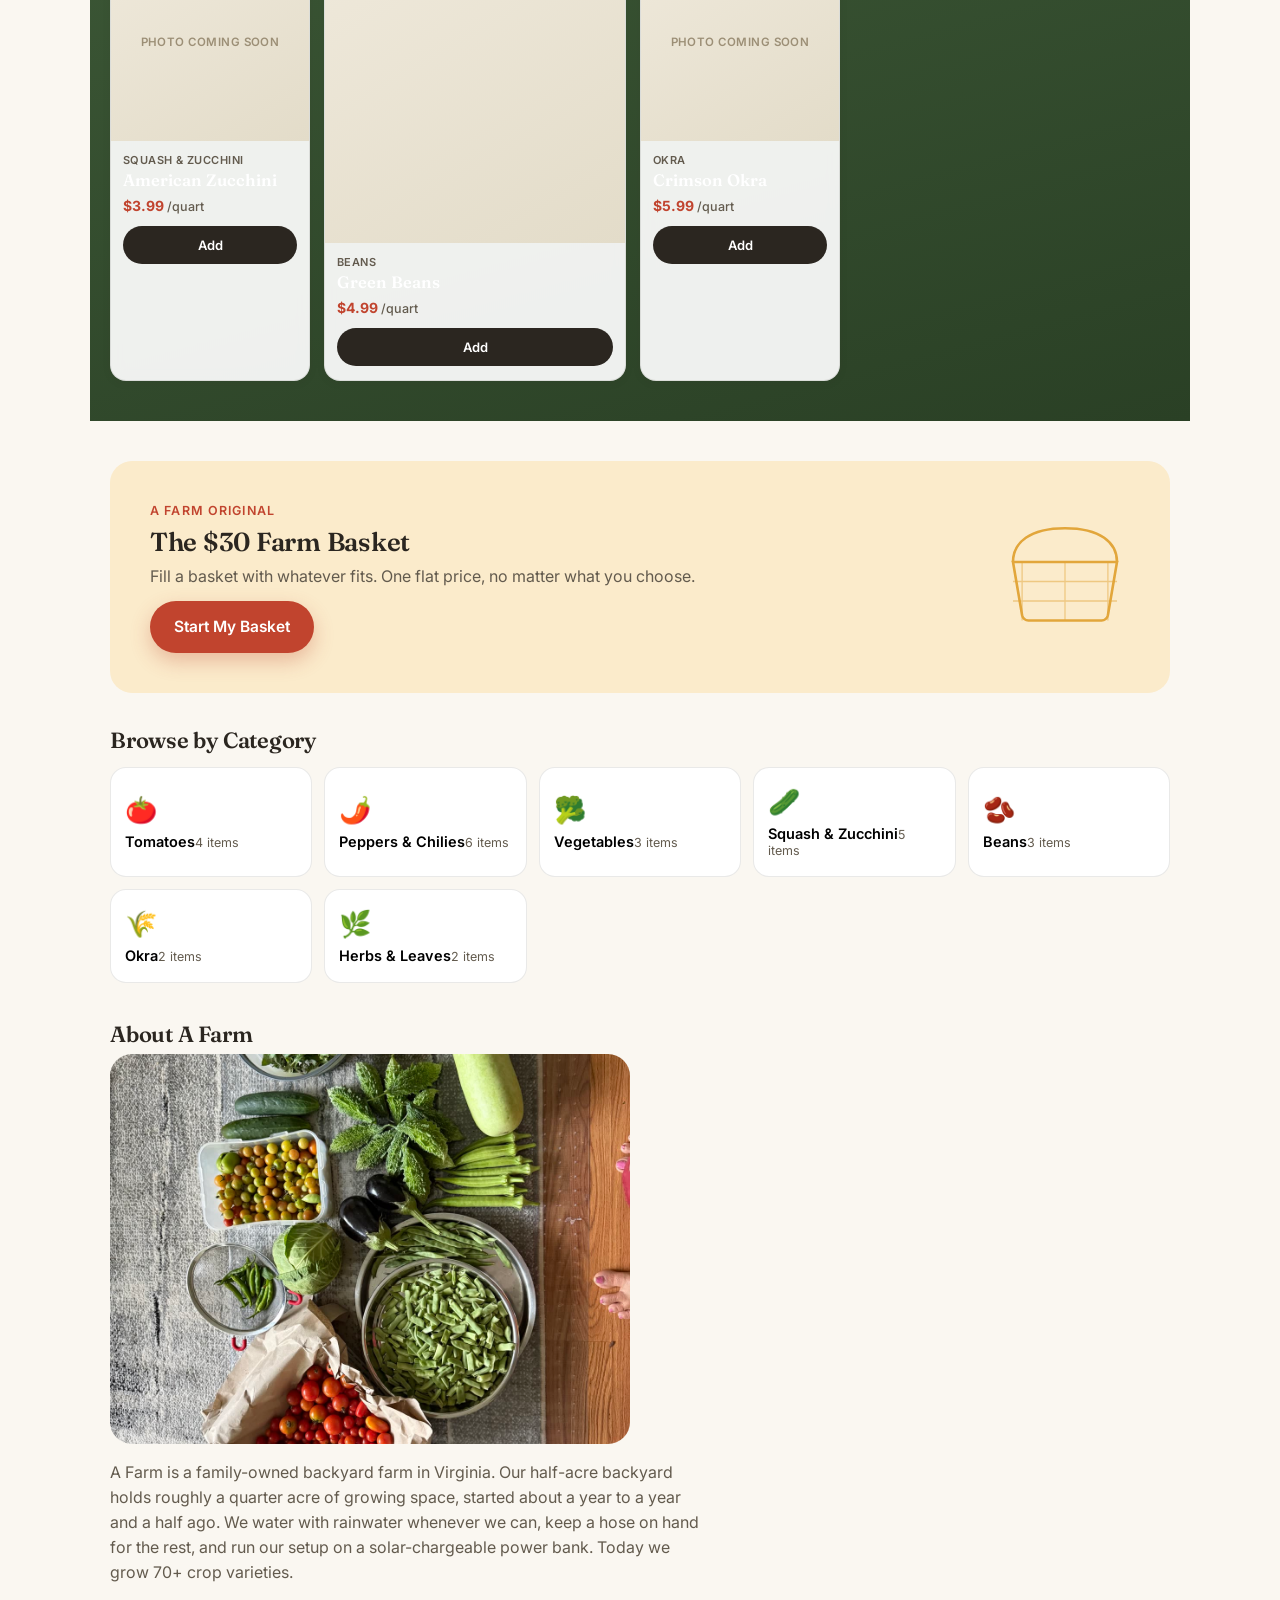
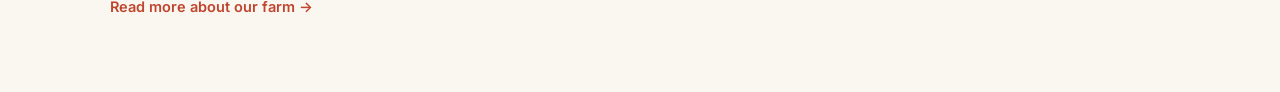
==== commit 57c0481f: "Add files via upload" ====
--- a/index.html
+++ b/index.html
@@ -58,8 +58,8 @@
   <section class="view" id="view-home" data-view="home">
 
     <div class="hero">
-      <video class="hero-media" id="heroVideo" autoplay muted loop playsinline poster="media/images/harvest-table.jpg">
-        <source src="media/videos/hero-harvest-reel.mp4" type="video/mp4">
+      <video class="hero-media" id="heroVideo" autoplay muted loop playsinline poster="harvest-table.jpg">
+        <source src="hero-harvest-reel.mp4" type="video/mp4">
       </video>
       <div class="hero-fallback" id="heroFallback">
         <div class="hero-fallback-pattern" aria-hidden="true"></div>
@@ -121,7 +121,7 @@
 
     <section class="about-teaser">
       <h2>About A Farm</h2>
-      <img class="about-teaser-img" src="media/images/harvest-table.jpg" alt="A basket of A Farm's tomatoes, beans, herbs, okra, cabbage and bottle gourd from a recent harvest" loading="lazy">
+      <img class="about-teaser-img" src="harvest-table.jpg" alt="A basket of A Farm's tomatoes, beans, herbs, okra, cabbage and bottle gourd from a recent harvest" loading="lazy">
       <p>A Farm is a family-owned backyard farm in Virginia. Our half-acre backyard holds roughly a quarter acre of growing space, started about a year to a year and a half ago. We water with rainwater whenever we can, keep a hose on hand for the rest, and run our setup on a solar-chargeable power bank. Today we grow 70+ crop varieties.</p>
       <a href="#about" class="link-more" data-nav="about">Read more about our farm &rarr;</a>
     </section>
@@ -214,12 +214,17 @@
     </div>
 
     <div class="account-panel">
-      <h3>Your Info <span class="optional-tag">(optional)</span></h3>
-      <p class="account-info-copy">Fully anonymous by default &mdash; your points already track on this device. Add your name and phone only if you want the farmer to look you up in person.</p>
+      <h3>Your Info</h3>
+      <p class="account-info-copy">Browsing and ordering work without this. Fill it in if you'd like the farmer to look you up, or if you want delivery. Name is required, plus at least a phone <em>or</em> email so you can be reached.</p>
       <label class="field-label" for="accountName">Name</label>
       <input type="text" id="accountName" class="field-input" placeholder="Your name" autocomplete="name">
       <label class="field-label" for="accountPhone">Phone</label>
       <input type="tel" id="accountPhone" class="field-input" placeholder="Your phone number" autocomplete="tel">
+      <label class="field-label" for="accountEmail">Email</label>
+      <input type="email" id="accountEmail" class="field-input" placeholder="Your email" autocomplete="email">
+      <label class="field-label" for="accountAddress">Delivery Address <span class="optional-tag">(optional — only if you want delivery)</span></label>
+      <input type="text" id="accountAddress" class="field-input" placeholder="Street address, city, zip" autocomplete="street-address">
+      <p class="checkout-note bad" id="accountInfoError"></p>
       <button class="btn btn-primary" id="saveAccountInfoBtn">Save Info</button>
     </div>
 
@@ -242,6 +247,7 @@
       <h1 id="productPageName"></h1>
       <p class="detail-price" id="productPagePrice"></p>
       <p class="detail-availability" id="productPageAvailability"></p>
+      <p class="product-description" id="productPageDescription"></p>
       <button class="btn btn-primary btn-block" id="productPageAddBtn">Add to Cart</button>
     </div>
   </section>
@@ -324,6 +330,12 @@
   <div id="orderSummaryBody"></div>
 
   <div class="checkout-extras">
+    <div id="deliveryOptionSection" hidden>
+      <label class="delivery-check">
+        <input type="checkbox" id="deliveryCheckbox">
+        <span>Deliver to <span id="deliveryAddressText"></span> instead of picking up</span>
+      </label>
+    </div>
     <div class="coupon-row">
       <input type="text" id="couponCodeInput" class="field-input" placeholder="Coupon code (optional)" autocapitalize="characters">
       <button class="btn btn-ghost btn-sm" id="applyCouponBtn">Apply</button>
--- a/styles.css
+++ b/styles.css
@@ -407,6 +407,7 @@
 .detail-body h2{font-size:28px; margin-top:4px;}
 .detail-price{font-size:19px; font-weight:700; color:var(--ink);}
 .detail-availability{font-size:13.5px; font-weight:600;}
+.product-description{font-size:14.5px; color:var(--ink-soft); line-height:1.6; margin-top:10px;}
 .detail-body .btn{margin-top:16px;}
 
 /* ---------------- Cart drawer ---------------- */
